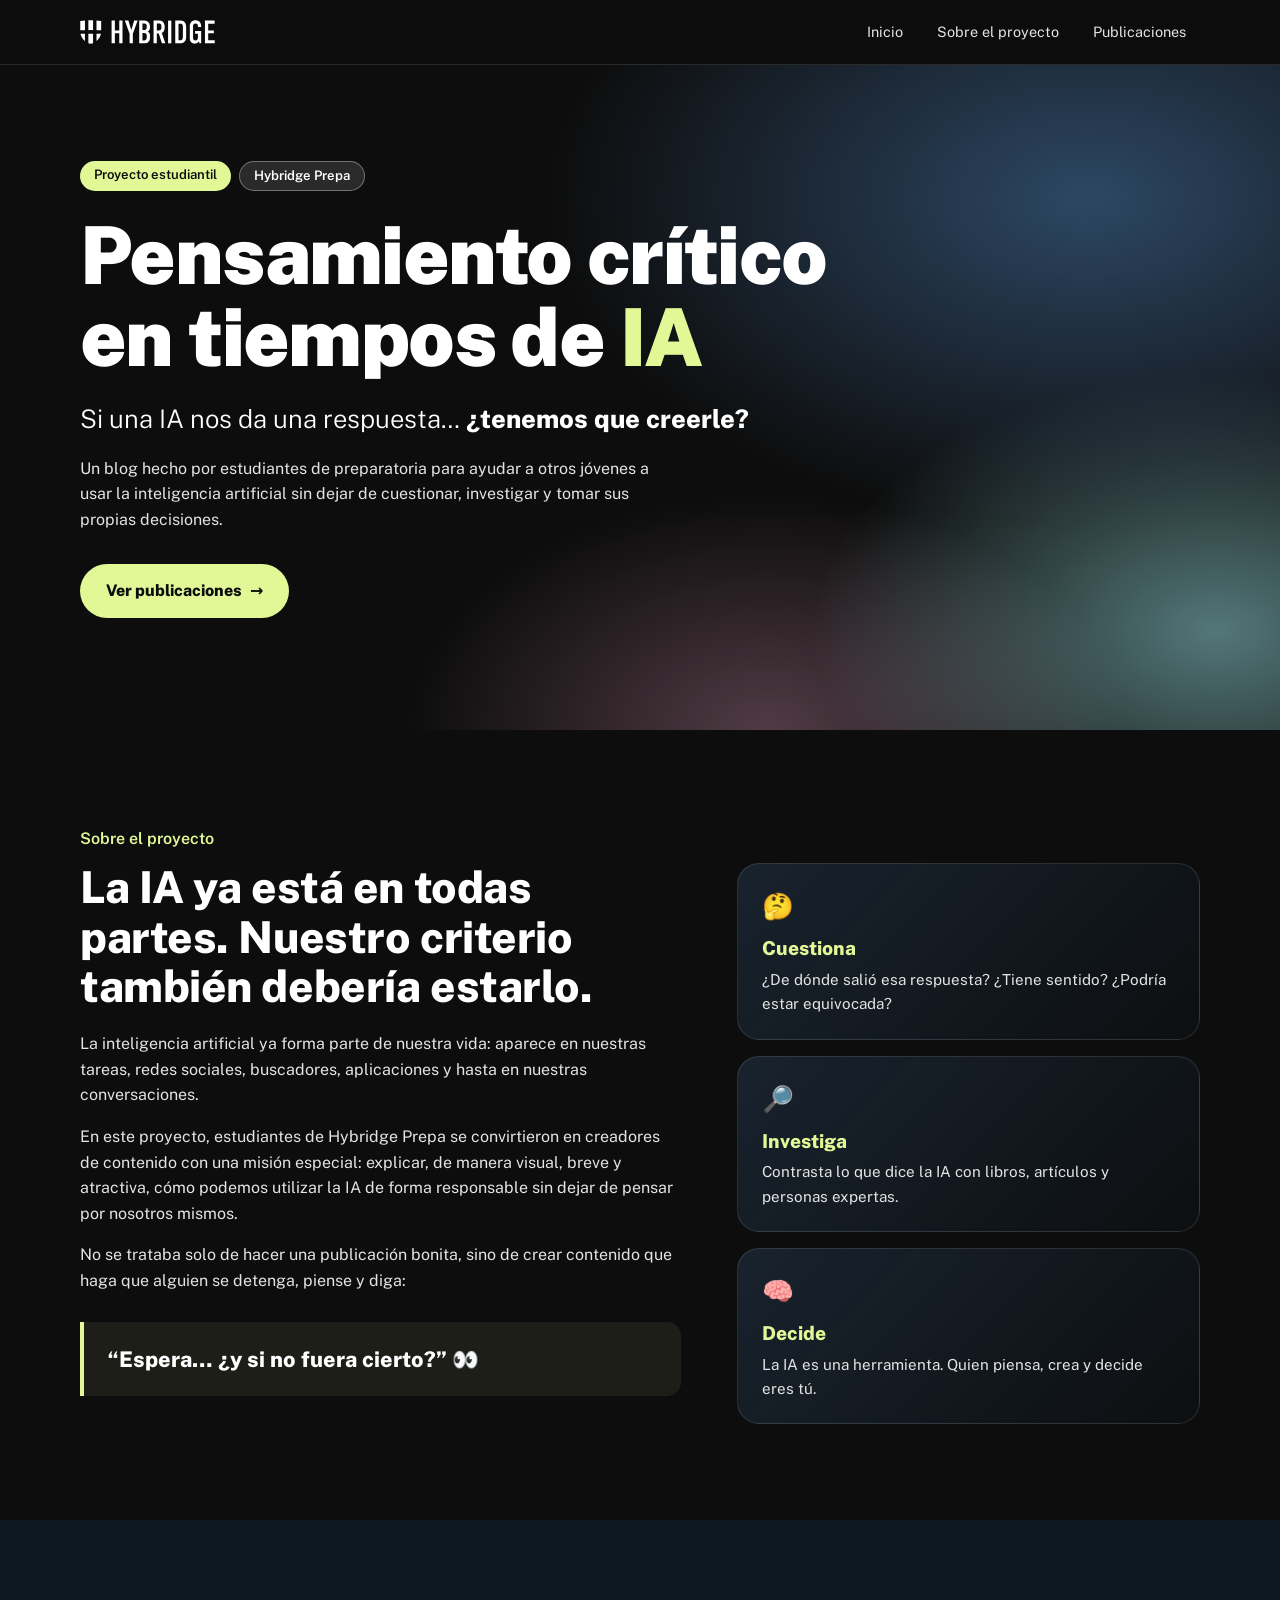
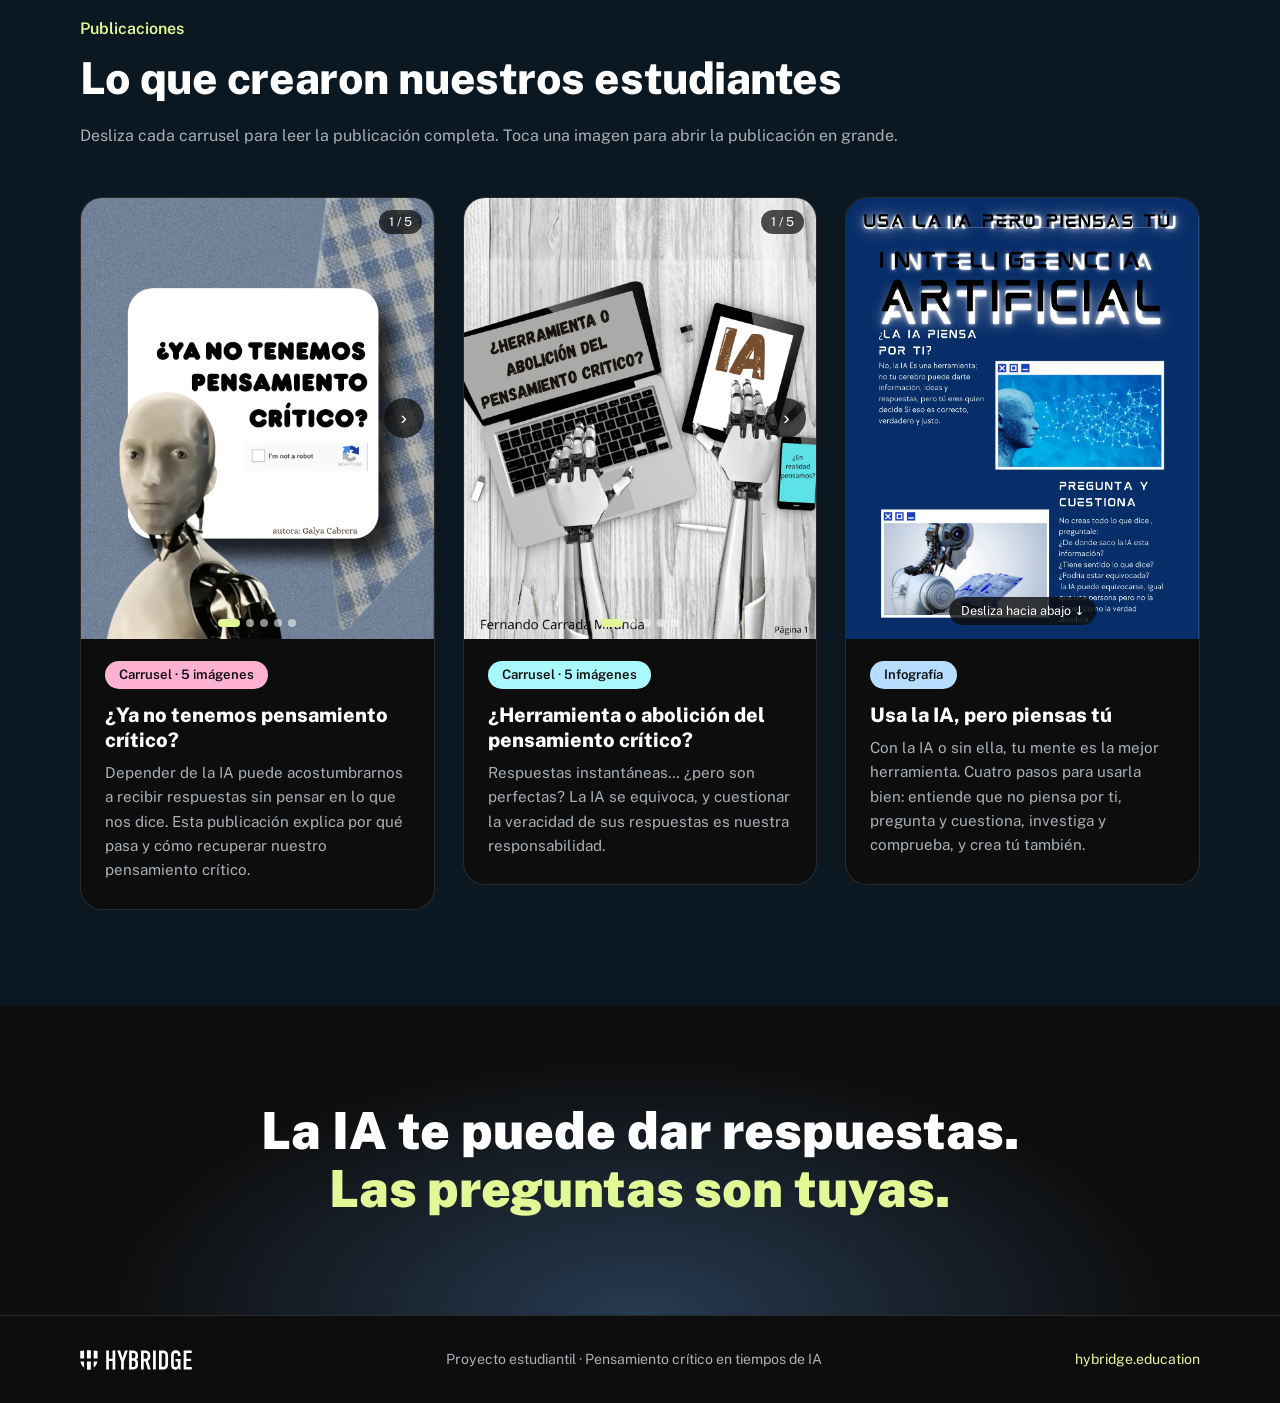
==== index.html @ 66429772 "Abrir publicaciones en ventana emergente con carrusel grande Al tocar una imagen, la publicación se " ====
<!doctype html>
<html lang="es">
<head>
  <meta charset="utf-8">
  <meta name="viewport" content="width=device-width, initial-scale=1">
  <title>Pensamiento crítico en tiempos de IA | Hybridge</title>
  <meta name="description" content="Blog escolar de estudiantes de Hybridge Prepa: publicaciones para pensar de forma crítica frente a la inteligencia artificial.">
  <meta property="og:title" content="Pensamiento crítico en tiempos de IA">
  <meta property="og:description" content="Si una IA nos da una respuesta… ¿tenemos que creerle? Publicaciones creadas por estudiantes de Hybridge Prepa.">
  <meta property="og:image" content="assets/carruseles/pensamiento-critico-ante-ia/01.webp">
  <link rel="icon" href="assets/img/favicon.svg" type="image/svg+xml">
  <link rel="preconnect" href="https://fonts.googleapis.com">
  <link rel="preconnect" href="https://fonts.gstatic.com" crossorigin>
  <link href="https://fonts.googleapis.com/css2?family=Public+Sans:wght@300;400;600;800;900&display=swap" rel="stylesheet">
  <link rel="stylesheet" href="assets/css/styles.css">
</head>
<body>
  <header class="site-header">
    <div class="wrap header-inner">
      <a class="brand" href="#inicio" aria-label="Hybridge, ir al inicio">
        <img src="assets/img/hybridge-logo-white.svg" alt="Hybridge" width="150" height="27">
      </a>
      <nav class="nav" aria-label="Principal">
        <a href="#inicio">Inicio</a>
        <a href="#proyecto">Sobre el proyecto</a>
        <a href="#publicaciones">Publicaciones</a>
      </nav>
    </div>
  </header>

  <main>
    <!-- Inicio -->
    <section id="inicio" class="hero">
      <div class="hero-bg" aria-hidden="true"></div>
      <div class="wrap hero-inner">
        <div class="chips">
          <span class="chip chip-yellow">Proyecto estudiantil</span>
          <span class="chip chip-dark">Hybridge Prepa</span>
        </div>
        <h1>Pensamiento crítico<br>en tiempos de <span class="hl">IA</span></h1>
        <p class="lead">Si una IA nos da una respuesta… <strong>¿tenemos que creerle?</strong></p>
        <p class="hero-text">Un blog hecho por estudiantes de preparatoria para ayudar a otros jóvenes a usar la inteligencia artificial sin dejar de cuestionar, investigar y tomar sus propias decisiones.</p>
        <a class="btn" href="#publicaciones">Ver publicaciones <span aria-hidden="true">→</span></a>
      </div>
    </section>

    <!-- Sobre el proyecto -->
    <section id="proyecto" class="section">
      <div class="wrap">
        <p class="eyebrow">Sobre el proyecto</p>
        <div class="about">
          <div class="about-text">
            <h2>La IA ya está en todas partes. Nuestro criterio también debería estarlo.</h2>
            <p>La inteligencia artificial ya forma parte de nuestra vida: aparece en nuestras tareas, redes sociales, buscadores, aplicaciones y hasta en nuestras conversaciones.</p>
            <p>En este proyecto, estudiantes de Hybridge Prepa se convirtieron en creadores de contenido con una misión especial: explicar, de manera visual, breve y atractiva, cómo podemos utilizar la IA de forma responsable sin dejar de pensar por nosotros mismos.</p>
            <p>No se trataba solo de hacer una publicación bonita, sino de crear contenido que haga que alguien se detenga, piense y diga:</p>
            <blockquote>“Espera… ¿y si no fuera cierto?” <span aria-hidden="true">👀</span></blockquote>
          </div>
          <ul class="pillars">
            <li>
              <span class="pillar-icon" aria-hidden="true">🤔</span>
              <h3>Cuestiona</h3>
              <p>¿De dónde salió esa respuesta? ¿Tiene sentido? ¿Podría estar equivocada?</p>
            </li>
            <li>
              <span class="pillar-icon" aria-hidden="true">🔎</span>
              <h3>Investiga</h3>
              <p>Contrasta lo que dice la IA con libros, artículos y personas expertas.</p>
            </li>
            <li>
              <span class="pillar-icon" aria-hidden="true">🧠</span>
              <h3>Decide</h3>
              <p>La IA es una herramienta. Quien piensa, crea y decide eres tú.</p>
            </li>
          </ul>
        </div>
      </div>
    </section>

    <!-- Publicaciones -->
    <section id="publicaciones" class="section section-alt">
      <div class="wrap">
        <p class="eyebrow">Publicaciones</p>
        <h2>Lo que crearon nuestros estudiantes</h2>
        <p class="section-intro">Desliza cada carrusel para leer la publicación completa. Toca una imagen para abrir la publicación en grande.</p>

        <div class="posts">
          <article class="post">
            <div class="carousel" data-images="assets/carruseles/pensamiento-critico-ante-ia/" data-count="5" data-label="¿Ya no tenemos pensamiento crítico?"></div>
            <div class="post-body">
              <span class="chip chip-pink">Carrusel · 5 imágenes</span>
              <h3>¿Ya no tenemos pensamiento crítico?</h3>
              <p>Depender de la IA puede acostumbrarnos a recibir respuestas sin pensar en lo que nos dice. Esta publicación explica por qué pasa y cómo recuperar nuestro pensamiento crítico.</p>
            </div>
          </article>

          <article class="post">
            <div class="carousel" data-images="assets/carruseles/cuestionando-ia/" data-count="5" data-label="¿Herramienta o abolición del pensamiento crítico?"></div>
            <div class="post-body">
              <span class="chip chip-aqua">Carrusel · 5 imágenes</span>
              <h3>¿Herramienta o abolición del pensamiento crítico?</h3>
              <p>Respuestas instantáneas… ¿pero son perfectas? La IA se equivoca, y cuestionar la veracidad de sus respuestas es nuestra responsabilidad.</p>
            </div>
          </article>

          <article class="post">
            <div class="carousel carousel-tall" data-images="assets/carruseles/mente-mejor-herramienta/" data-count="1" data-label="Usa la IA, pero piensas tú"></div>
            <div class="post-body">
              <span class="chip chip-blue">Infografía</span>
              <h3>Usa la IA, pero piensas tú</h3>
              <p>Con la IA o sin ella, tu mente es la mejor herramienta. Cuatro pasos para usarla bien: entiende que no piensa por ti, pregunta y cuestiona, investiga y comprueba, y crea tú también.</p>
            </div>
          </article>
        </div>
      </div>
    </section>

    <section class="closing">
      <div class="wrap">
        <p class="closing-quote">La IA te puede dar respuestas.<br><span class="hl">Las preguntas son tuyas.</span></p>
      </div>
    </section>
  </main>

  <footer class="site-footer">
    <div class="wrap footer-inner">
      <img src="assets/img/hybridge-logo-white.svg" alt="Hybridge" width="120" height="22">
      <p>Proyecto estudiantil · Pensamiento crítico en tiempos de IA</p>
      <a href="https://hybridge.education" target="_blank" rel="noopener">hybridge.education</a>
    </div>
  </footer>

  <dialog class="post-modal" aria-labelledby="post-modal-title">
    <div class="post-modal-inner">
      <div class="carousel carousel-large"></div>
      <div class="post-modal-info">
        <h3 id="post-modal-title" class="post-modal-title"></h3>
        <p class="post-modal-text"></p>
      </div>
    </div>
    <button class="post-modal-close" type="button" aria-label="Cerrar">×</button>
  </dialog>

  <script src="assets/js/main.js"></script>
</body>
</html>
---- assets/css/styles.css ----
/* Paleta y tipografía del Manual de imagen Hybridge */
:root {
  --black: #0D0D0D;
  --navy: #0C1821;
  --blue: #304D6D;
  --yellow: #E2F897;
  --white: #FFFFFF;
  --pale-gray: #E4E4E4;
  --baby-blue: #B6DCFE;
  --pink: #FFB1D2;
  --aqua: #A9F8FB;
  --green: #A4F9C8;
  --muted: #A8B0B8;
  --line: rgba(255, 255, 255, .12);
  --radius: 22px;
  --font: "Public Sans", system-ui, -apple-system, "Segoe UI", sans-serif;
}

* { box-sizing: border-box; }
html { scroll-behavior: smooth; scroll-padding-top: 72px; }
body {
  margin: 0;
  background: var(--black);
  color: var(--white);
  font-family: var(--font);
  font-weight: 400;
  line-height: 1.6;
  -webkit-font-smoothing: antialiased;
}
img { max-width: 100%; display: block; }
a { color: inherit; }

.wrap { width: min(1120px, 100% - 32px); margin-inline: auto; }

/* Encabezado */
.site-header {
  position: sticky; top: 0; z-index: 20;
  background: rgba(13, 13, 13, .82);
  backdrop-filter: blur(12px);
  border-bottom: 1px solid var(--line);
}
.header-inner { display: flex; align-items: center; justify-content: space-between; gap: 16px; height: 64px; }
.brand img { height: 24px; width: auto; }
.nav { display: flex; gap: 6px; }
.nav a {
  text-decoration: none; font-size: .9rem; padding: 6px 14px; border-radius: 999px;
  color: var(--pale-gray); transition: background .2s, color .2s;
}
.nav a:hover { background: var(--yellow); color: var(--black); }

/* Chips (Manual: "Chips") */
.chips { display: flex; flex-wrap: wrap; gap: 8px; }
.chip {
  display: inline-block; padding: 5px 14px; border-radius: 999px;
  font-size: .82rem; font-weight: 600; color: var(--black); line-height: 1.4;
}
.chip-yellow { background: var(--yellow); }
.chip-dark { background: #2a2a2a; color: var(--white); border: 1px solid rgba(255,255,255,.35); }
.chip-pink { background: var(--pink); }
.chip-aqua { background: var(--aqua); }
.chip-blue { background: var(--baby-blue); }

/* Inicio */
.hero { position: relative; overflow: hidden; padding: 96px 0 112px; }
.hero-bg {
  position: absolute; inset: 0; z-index: -1;
  background:
    radial-gradient(60% 70% at 85% 20%, rgba(48, 77, 109, .9), transparent 70%),
    radial-gradient(45% 55% at 95% 85%, rgba(169, 248, 251, .45), transparent 70%),
    radial-gradient(40% 50% at 60% 100%, rgba(255, 177, 210, .28), transparent 70%),
    var(--black);
}
.hero-inner { max-width: 780px; margin-left: max(16px, (100% - 1120px) / 2); }
.hero h1 {
  font-size: clamp(2.5rem, 7vw, 5rem); font-weight: 900; line-height: 1.02;
  letter-spacing: -.02em; margin: 24px 0 20px;
}
.hl { color: var(--yellow); }
.lead { font-size: clamp(1.2rem, 2.6vw, 1.6rem); margin: 0 0 16px; font-weight: 300; }
.lead strong { font-weight: 800; }
.hero-text { color: var(--pale-gray); max-width: 600px; margin: 0 0 32px; }
.btn {
  display: inline-flex; align-items: center; gap: 8px;
  background: var(--yellow); color: var(--black); text-decoration: none;
  font-weight: 800; padding: 14px 26px; border-radius: 999px;
  transition: transform .2s, box-shadow .2s;
}
.btn:hover { transform: translateY(-2px); box-shadow: 0 10px 30px rgba(226, 248, 151, .25); }

/* Secciones */
.section { padding: 96px 0; }
.section-alt { background: var(--navy); }
.eyebrow { color: var(--yellow); font-weight: 600; margin: 0 0 12px; }
h2 { font-size: clamp(1.8rem, 4vw, 2.75rem); font-weight: 800; line-height: 1.12; letter-spacing: -.01em; margin: 0 0 20px; }
.section-intro { color: var(--muted); margin: 0 0 48px; }

/* Sobre el proyecto */
.about { display: grid; grid-template-columns: 1.3fr 1fr; gap: 56px; align-items: start; }
.about-text p { color: var(--pale-gray); }
blockquote {
  margin: 28px 0 0; padding: 20px 24px; border-left: 4px solid var(--yellow);
  background: rgba(226, 248, 151, .07); border-radius: 0 14px 14px 0;
  font-size: 1.35rem; font-weight: 800;
}
.pillars { list-style: none; margin: 0; padding: 0; display: grid; gap: 16px; }
.pillars li {
  border: 1px solid var(--line); border-radius: var(--radius); padding: 22px 24px;
  background: linear-gradient(135deg, rgba(48, 77, 109, .35), rgba(12, 24, 33, .2));
}
.pillar-icon { font-size: 1.6rem; }
.pillars h3 { margin: 6px 0 4px; font-size: 1.2rem; font-weight: 800; color: var(--yellow); }
.pillars p { margin: 0; color: var(--pale-gray); font-size: .95rem; }

/* Publicaciones */
.posts { display: grid; grid-template-columns: repeat(3, 1fr); gap: 28px; align-items: start; }
.post {
  background: var(--black); border: 1px solid var(--line); border-radius: var(--radius);
  overflow: hidden; display: flex; flex-direction: column;
}
.post-body { padding: 22px 24px 26px; }
.post h3 { font-size: 1.25rem; font-weight: 800; line-height: 1.25; margin: 14px 0 8px; }
.post p { margin: 0; color: var(--muted); font-size: .95rem; }

/* Carrusel */
.carousel { position: relative; background: #1a1a1a; }
.carousel-track {
  display: flex; overflow-x: auto; scroll-snap-type: x mandatory;
  scrollbar-width: none; aspect-ratio: 4 / 5;
}
.carousel-track::-webkit-scrollbar { display: none; }
.carousel-slide { flex: 0 0 100%; scroll-snap-align: start; position: relative; }
.carousel-slide img { width: 100%; height: 100%; object-fit: cover; cursor: zoom-in; }
.carousel-tall .carousel-track { overflow-y: auto; overflow-x: hidden; display: block; scrollbar-width: thin; }
.carousel-tall .carousel-slide img { height: auto; object-fit: initial; }
.carousel-tall::after {
  content: "Desliza hacia abajo ↓"; position: absolute; left: 50%; bottom: 14px; transform: translateX(-50%);
  background: rgba(13, 13, 13, .8); padding: 4px 12px; border-radius: 999px; font-size: .78rem;
  pointer-events: none;
}
.carousel-btn {
  position: absolute; top: 50%; transform: translateY(-50%); z-index: 2;
  width: 40px; height: 40px; border-radius: 50%; border: 0; cursor: pointer;
  background: rgba(13, 13, 13, .72); color: var(--white); font-size: 1.2rem;
  display: grid; place-items: center; transition: background .2s, opacity .2s;
}
.carousel-btn:hover { background: var(--yellow); color: var(--black); }
.carousel-btn[disabled] { opacity: 0; pointer-events: none; }
.carousel-prev { left: 10px; }
.carousel-next { right: 10px; }
.carousel-dots {
  position: absolute; left: 0; right: 0; bottom: 12px; display: flex; justify-content: center; gap: 6px;
}
.carousel-dots button {
  width: 8px; height: 8px; padding: 0; border-radius: 999px; border: 0; cursor: pointer;
  background: rgba(255, 255, 255, .55); transition: width .2s, background .2s;
}
.carousel-dots button[aria-current="true"] { width: 22px; background: var(--yellow); }
.carousel-count {
  position: absolute; top: 12px; right: 12px; z-index: 2;
  background: rgba(13, 13, 13, .72); padding: 2px 10px; border-radius: 999px; font-size: .78rem;
}

/* Cierre */
.closing {
  padding: 96px 0; text-align: center;
  background: radial-gradient(60% 120% at 50% 100%, rgba(48, 77, 109, .7), transparent 70%), var(--black);
}
.closing-quote { font-size: clamp(1.8rem, 4.5vw, 3.2rem); font-weight: 900; line-height: 1.15; margin: 0; }

/* Pie */
.site-footer { border-top: 1px solid var(--line); padding: 32px 0; }
.footer-inner { display: flex; align-items: center; justify-content: space-between; gap: 16px; flex-wrap: wrap; }
.footer-inner img { height: 20px; width: auto; }
.footer-inner p { margin: 0; color: var(--muted); font-size: .88rem; }
.footer-inner a { color: var(--yellow); font-size: .88rem; text-decoration: none; }

/* Publicación en grande (ventana emergente) */
body.modal-open { overflow: hidden; }
.post-modal {
  border: 0; padding: 0; background: transparent; color: var(--white);
  width: 100vw; height: 100dvh; max-width: none; max-height: none; margin: 0;
}
.post-modal[open] { display: grid; place-items: center; animation: modal-in .2s ease-out; }
.post-modal::backdrop { background: rgba(0, 0, 0, .9); backdrop-filter: blur(6px); }
@keyframes modal-in { from { opacity: 0; transform: scale(.97); } }
.post-modal-inner {
  display: flex; align-items: center; gap: 32px;
  max-width: calc(100vw - 32px); pointer-events: none;
}
.post-modal-inner > * { pointer-events: auto; }
.carousel-large {
  width: min(calc(100vw - 32px), calc((100dvh - 64px) * 4 / 5), 720px);
  border-radius: var(--radius); overflow: hidden; flex-shrink: 0;
}
.carousel-large .carousel-slide img { cursor: default; }
.carousel-large .carousel-btn { width: 48px; height: 48px; font-size: 1.5rem; }
.post-modal-info { width: 280px; }
.post-modal-title { font-size: 1.5rem; font-weight: 800; line-height: 1.2; margin: 0 0 10px; }
.post-modal-text { color: var(--pale-gray); margin: 0; }
.post-modal-close {
  position: fixed; top: 16px; right: 16px; z-index: 3; width: 44px; height: 44px; border-radius: 50%;
  border: 0; background: var(--yellow); color: var(--black); font-size: 1.6rem; line-height: 1; cursor: pointer;
}
@media (max-width: 1100px) {
  .post-modal-info { display: none; }
}

/* Responsivo */
@media (max-width: 960px) {
  .posts { grid-template-columns: repeat(2, 1fr); }
  .about { grid-template-columns: 1fr; gap: 40px; }
}
@media (max-width: 640px) {
  .posts { grid-template-columns: 1fr; }
  .nav a:not(:last-child) { display: none; }
  .hero { padding: 64px 0 80px; }
  .section, .closing { padding: 72px 0; }
  .footer-inner { flex-direction: column; text-align: center; }
}
@media (prefers-reduced-motion: reduce) {
  html { scroll-behavior: auto; }
  * { transition: none !important; }
}
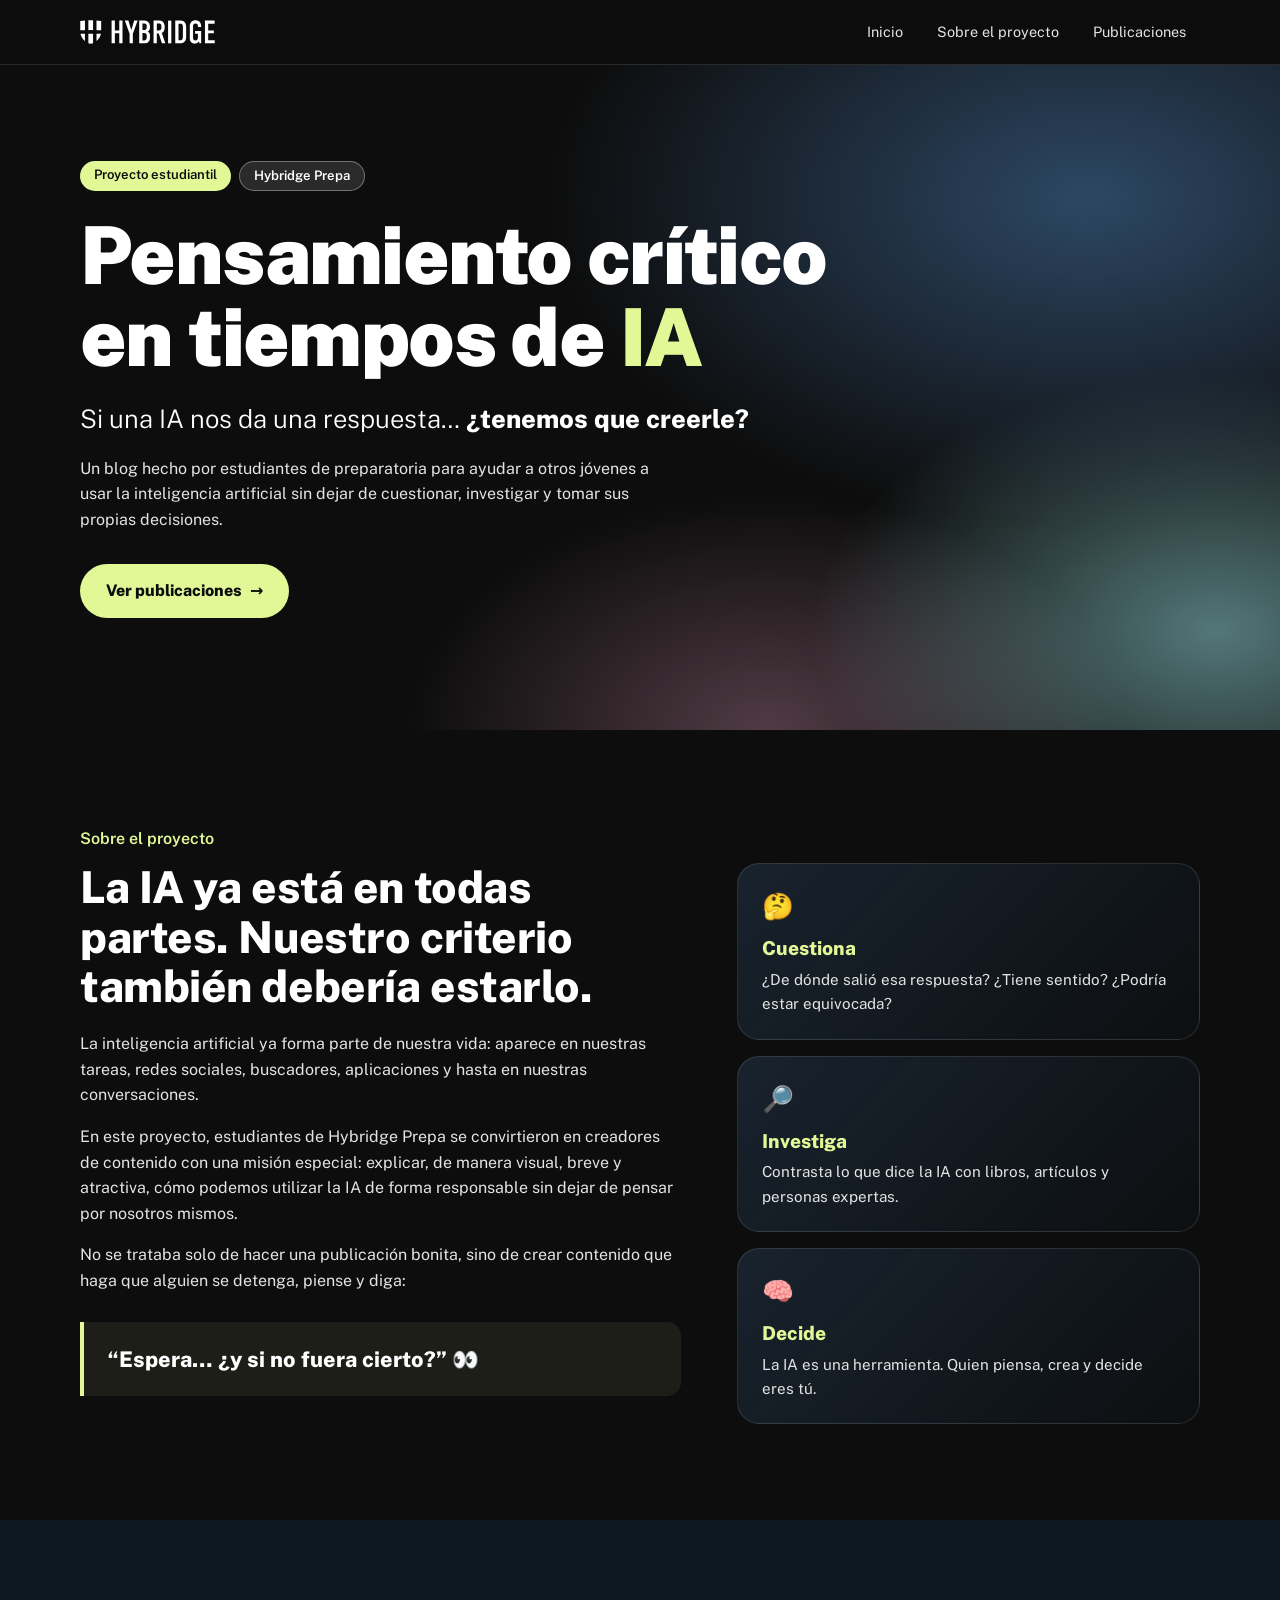
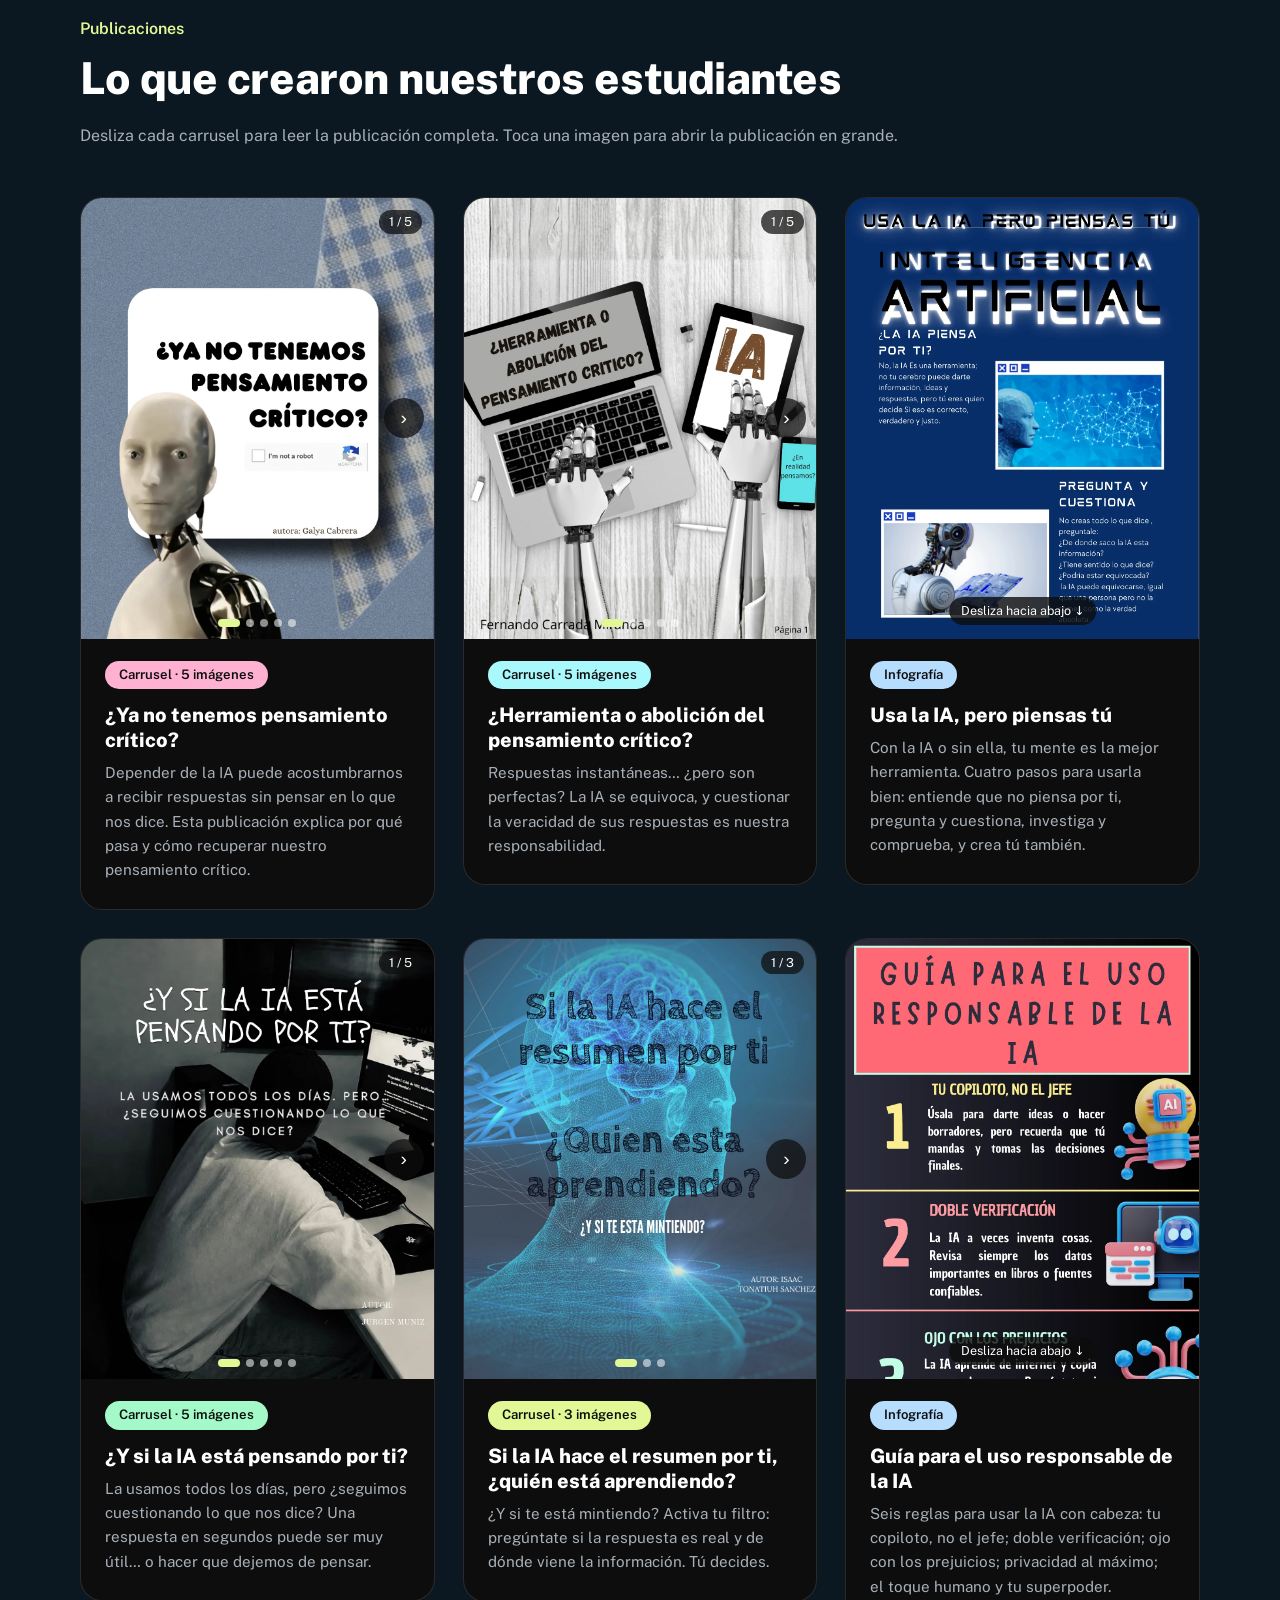
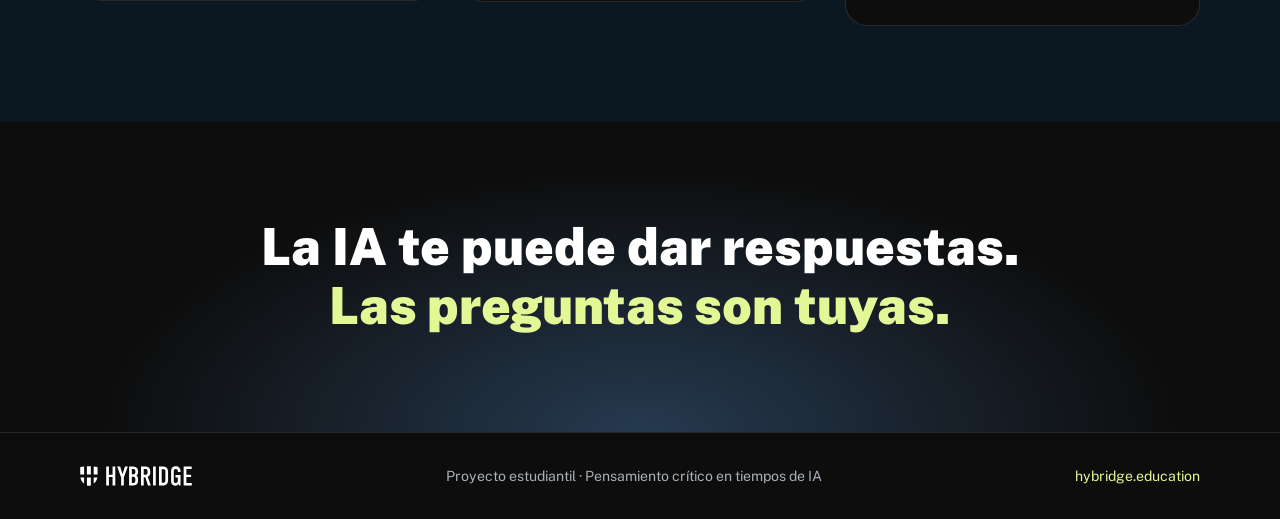
==== commit df212886: "Agregar tres publicaciones nuevas - ¿Y si la IA está pensando por ti? (carrusel, 5 imágenes) - Si la" ====
--- a/index.html
+++ b/index.html
@@ -111,6 +111,33 @@
               <p>Con la IA o sin ella, tu mente es la mejor herramienta. Cuatro pasos para usarla bien: entiende que no piensa por ti, pregunta y cuestiona, investiga y comprueba, y crea tú también.</p>
             </div>
           </article>
+
+          <article class="post">
+            <div class="carousel" data-images="assets/carruseles/publicacion-ia/" data-count="5" data-label="¿Y si la IA está pensando por ti?"></div>
+            <div class="post-body">
+              <span class="chip chip-green">Carrusel · 5 imágenes</span>
+              <h3>¿Y si la IA está pensando por ti?</h3>
+              <p>La usamos todos los días, pero ¿seguimos cuestionando lo que nos dice? Una respuesta en segundos puede ser muy útil… o hacer que dejemos de pensar.</p>
+            </div>
+          </article>
+
+          <article class="post">
+            <div class="carousel" data-images="assets/carruseles/uso-de-la-ia/" data-count="3" data-label="Si la IA hace el resumen por ti, ¿quién está aprendiendo?"></div>
+            <div class="post-body">
+              <span class="chip chip-yellow">Carrusel · 3 imágenes</span>
+              <h3>Si la IA hace el resumen por ti, ¿quién está aprendiendo?</h3>
+              <p>¿Y si te está mintiendo? Activa tu filtro: pregúntate si la respuesta es real y de dónde viene la información. Tú decides.</p>
+            </div>
+          </article>
+
+          <article class="post">
+            <div class="carousel carousel-tall" data-images="assets/carruseles/guia-uso-responsable/" data-count="1" data-label="Guía para el uso responsable de la IA"></div>
+            <div class="post-body">
+              <span class="chip chip-blue">Infografía</span>
+              <h3>Guía para el uso responsable de la IA</h3>
+              <p>Seis reglas para usar la IA con cabeza: tu copiloto, no el jefe; doble verificación; ojo con los prejuicios; privacidad al máximo; el toque humano y tu superpoder.</p>
+            </div>
+          </article>
         </div>
       </div>
     </section>
--- a/assets/css/styles.css
+++ b/assets/css/styles.css
@@ -59,6 +59,7 @@
 .chip-pink { background: var(--pink); }
 .chip-aqua { background: var(--aqua); }
 .chip-blue { background: var(--baby-blue); }
+.chip-green { background: var(--green); }
 
 /* Inicio */
 .hero { position: relative; overflow: hidden; padding: 96px 0 112px; }
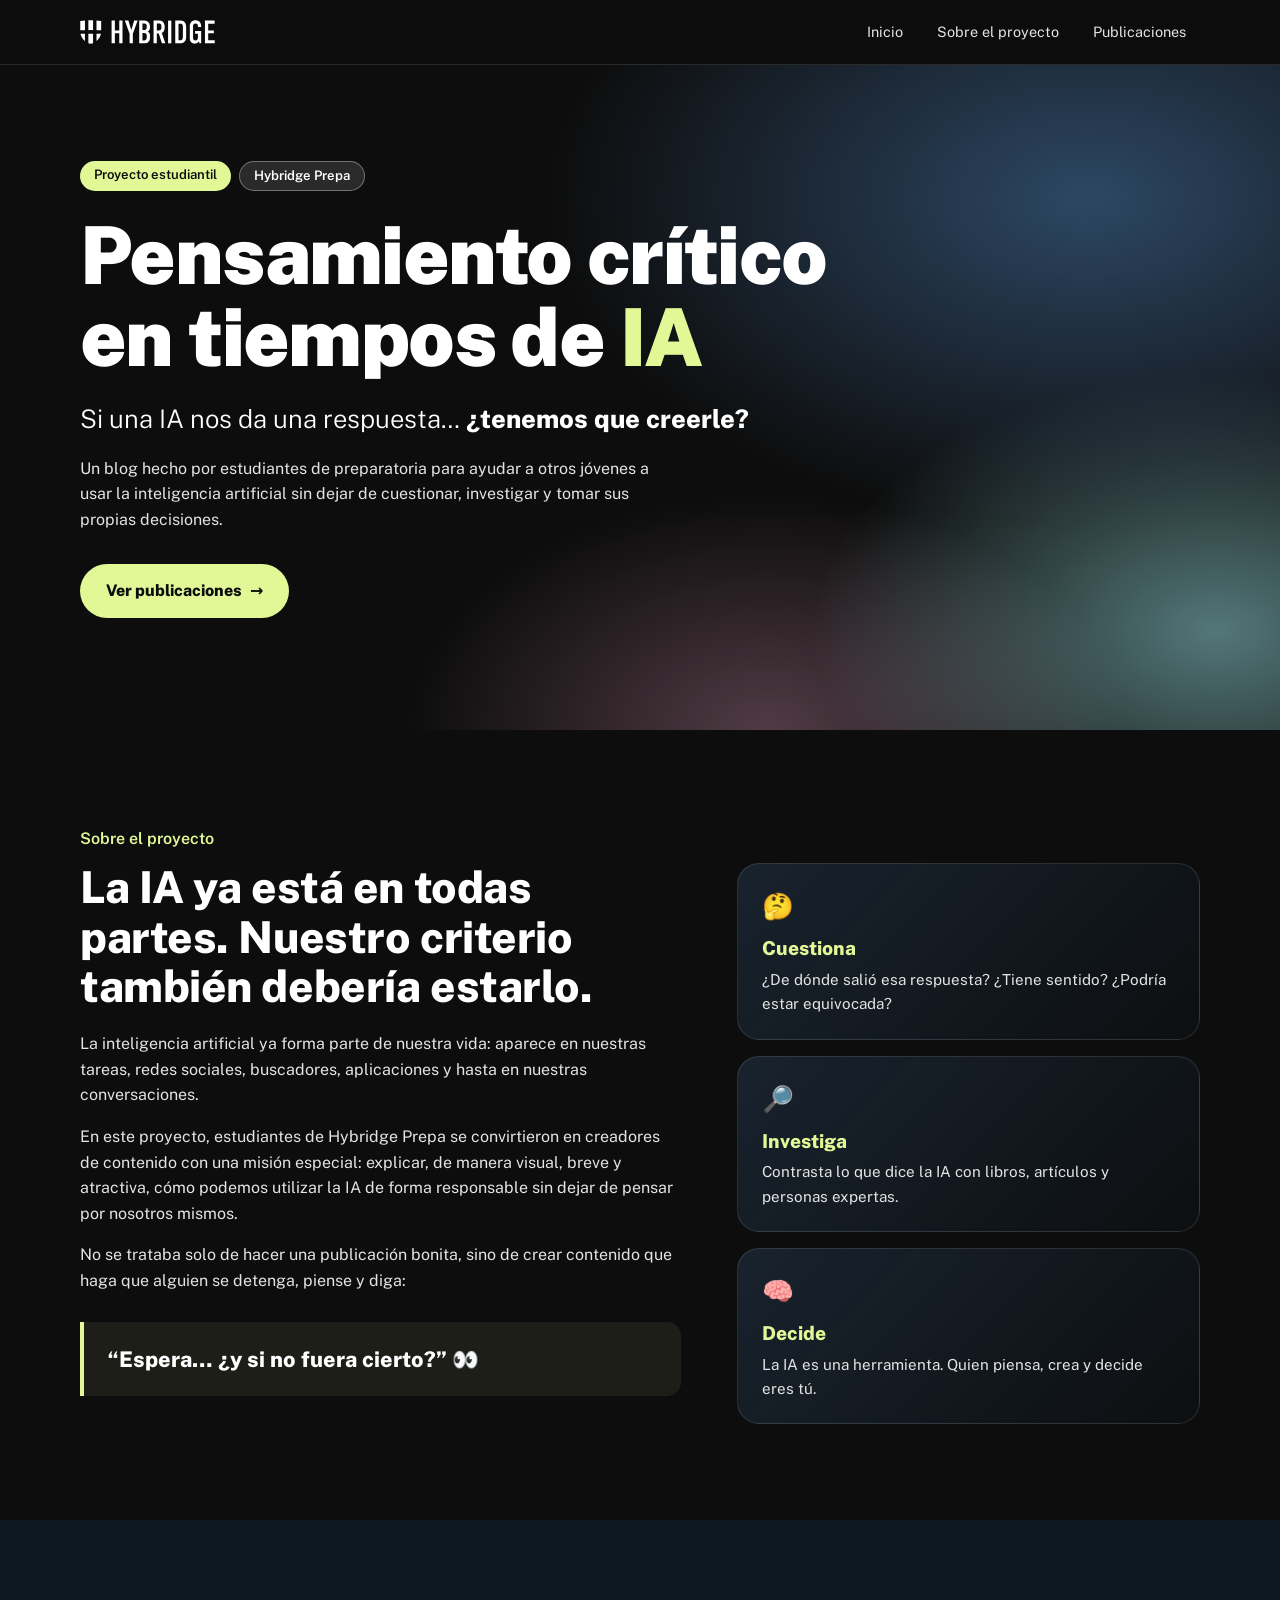
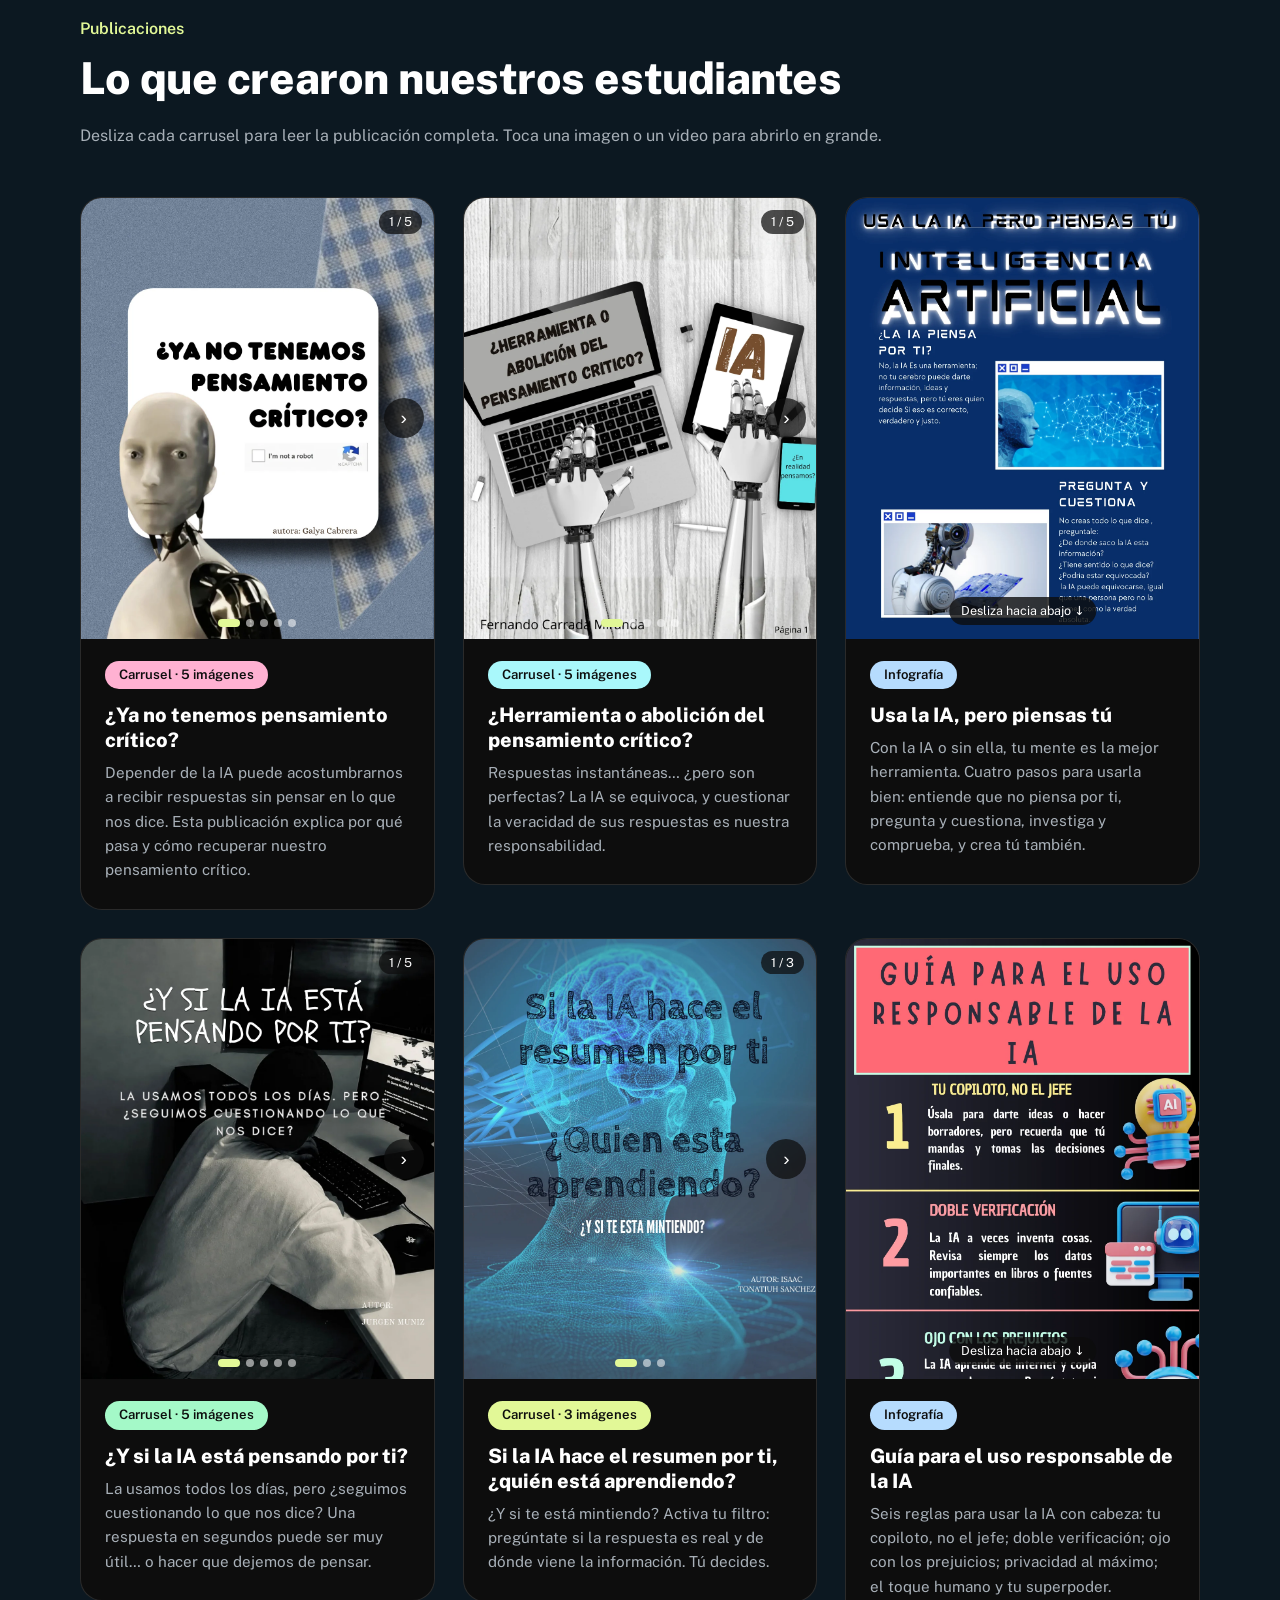
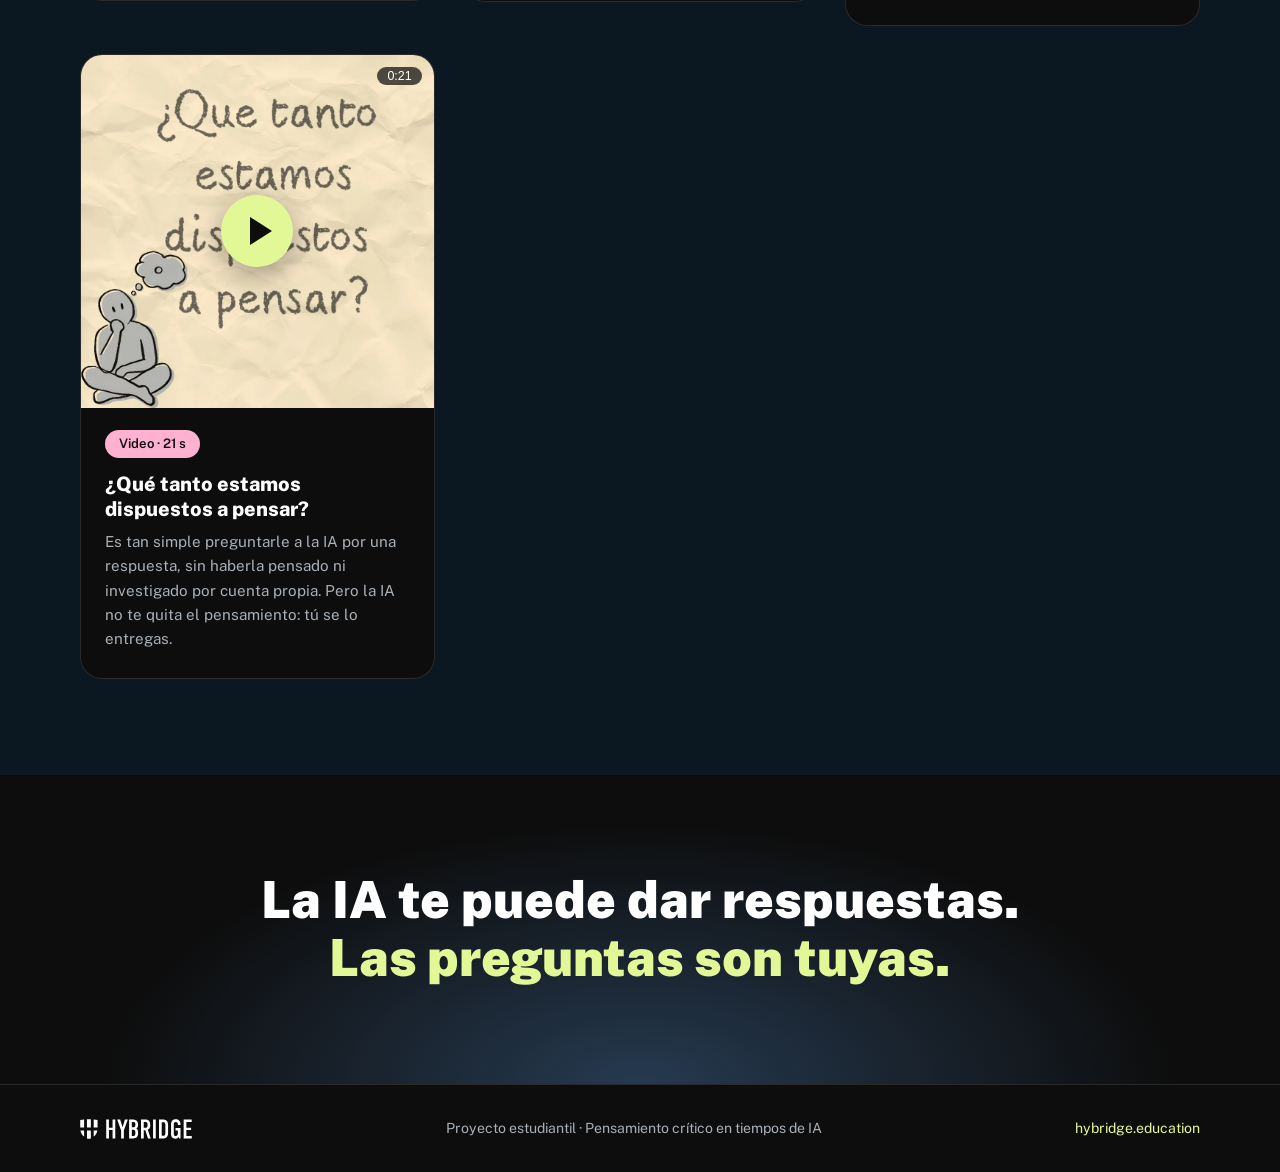
==== commit cb8213ac: "Agregar video "¿Qué tanto estamos dispuestos a pensar?" Tarjeta con portada y botón de reproducir; a" ====
--- a/index.html
+++ b/index.html
@@ -82,7 +82,7 @@
       <div class="wrap">
         <p class="eyebrow">Publicaciones</p>
         <h2>Lo que crearon nuestros estudiantes</h2>
-        <p class="section-intro">Desliza cada carrusel para leer la publicación completa. Toca una imagen para abrir la publicación en grande.</p>
+        <p class="section-intro">Desliza cada carrusel para leer la publicación completa. Toca una imagen o un video para abrirlo en grande.</p>
 
         <div class="posts">
           <article class="post">
@@ -138,6 +138,19 @@
               <p>Seis reglas para usar la IA con cabeza: tu copiloto, no el jefe; doble verificación; ojo con los prejuicios; privacidad al máximo; el toque humano y tu superpoder.</p>
             </div>
           </article>
+
+          <article class="post">
+            <button class="video-cover" type="button" data-video="assets/videos/que-tanto-estamos-dispuestos-a-pensar.mp4" aria-label="Reproducir video: ¿Qué tanto estamos dispuestos a pensar?">
+              <img src="assets/videos/que-tanto-estamos-dispuestos-a-pensar.webp" alt="" loading="lazy" decoding="async" width="960" height="960">
+              <span class="play-icon" aria-hidden="true"></span>
+              <span class="video-duration">0:21</span>
+            </button>
+            <div class="post-body">
+              <span class="chip chip-pink">Video · 21 s</span>
+              <h3>¿Qué tanto estamos dispuestos a pensar?</h3>
+              <p>Es tan simple preguntarle a la IA por una respuesta, sin haberla pensado ni investigado por cuenta propia. Pero la IA no te quita el pensamiento: tú se lo entregas.</p>
+            </div>
+          </article>
         </div>
       </div>
     </section>
@@ -160,6 +173,7 @@
   <dialog class="post-modal" aria-labelledby="post-modal-title">
     <div class="post-modal-inner">
       <div class="carousel carousel-large"></div>
+      <video class="post-modal-video" controls playsinline preload="none" hidden></video>
       <div class="post-modal-info">
         <h3 id="post-modal-title" class="post-modal-title"></h3>
         <p class="post-modal-text"></p>
--- a/assets/css/styles.css
+++ b/assets/css/styles.css
@@ -161,6 +161,27 @@
   background: rgba(13, 13, 13, .72); padding: 2px 10px; border-radius: 999px; font-size: .78rem;
 }
 
+/* Video */
+.video-cover {
+  position: relative; display: block; width: 100%; padding: 0; border: 0;
+  background: #1a1a1a; cursor: pointer; aspect-ratio: 1 / 1;
+}
+.video-cover img { width: 100%; height: 100%; object-fit: cover; }
+.play-icon {
+  position: absolute; left: 50%; top: 50%; width: 72px; height: 72px; transform: translate(-50%, -50%);
+  border-radius: 50%; background: var(--yellow); box-shadow: 0 8px 30px rgba(0, 0, 0, .35);
+  transition: transform .2s;
+}
+.play-icon::after {
+  content: ""; position: absolute; left: 29px; top: 22px;
+  border-style: solid; border-width: 14px 0 14px 22px; border-color: transparent transparent transparent var(--black);
+}
+.video-cover:hover .play-icon { transform: translate(-50%, -50%) scale(1.08); }
+.video-duration {
+  position: absolute; top: 12px; right: 12px;
+  background: rgba(13, 13, 13, .72); color: var(--white); padding: 2px 10px; border-radius: 999px; font-size: .78rem;
+}
+
 /* Cierre */
 .closing {
   padding: 96px 0; text-align: center;
@@ -194,6 +215,11 @@
   border-radius: var(--radius); overflow: hidden; flex-shrink: 0;
 }
 .carousel-large .carousel-slide img { cursor: default; }
+.post-modal-video {
+  width: min(calc(100vw - 32px), calc(100dvh - 64px), 720px); aspect-ratio: 1 / 1;
+  border-radius: var(--radius); background: var(--black); flex-shrink: 0;
+}
+.post-modal-video[hidden], .carousel-large[hidden] { display: none; }
 .carousel-large .carousel-btn { width: 48px; height: 48px; font-size: 1.5rem; }
 .post-modal-info { width: 280px; }
 .post-modal-title { font-size: 1.5rem; font-weight: 800; line-height: 1.2; margin: 0 0 10px; }
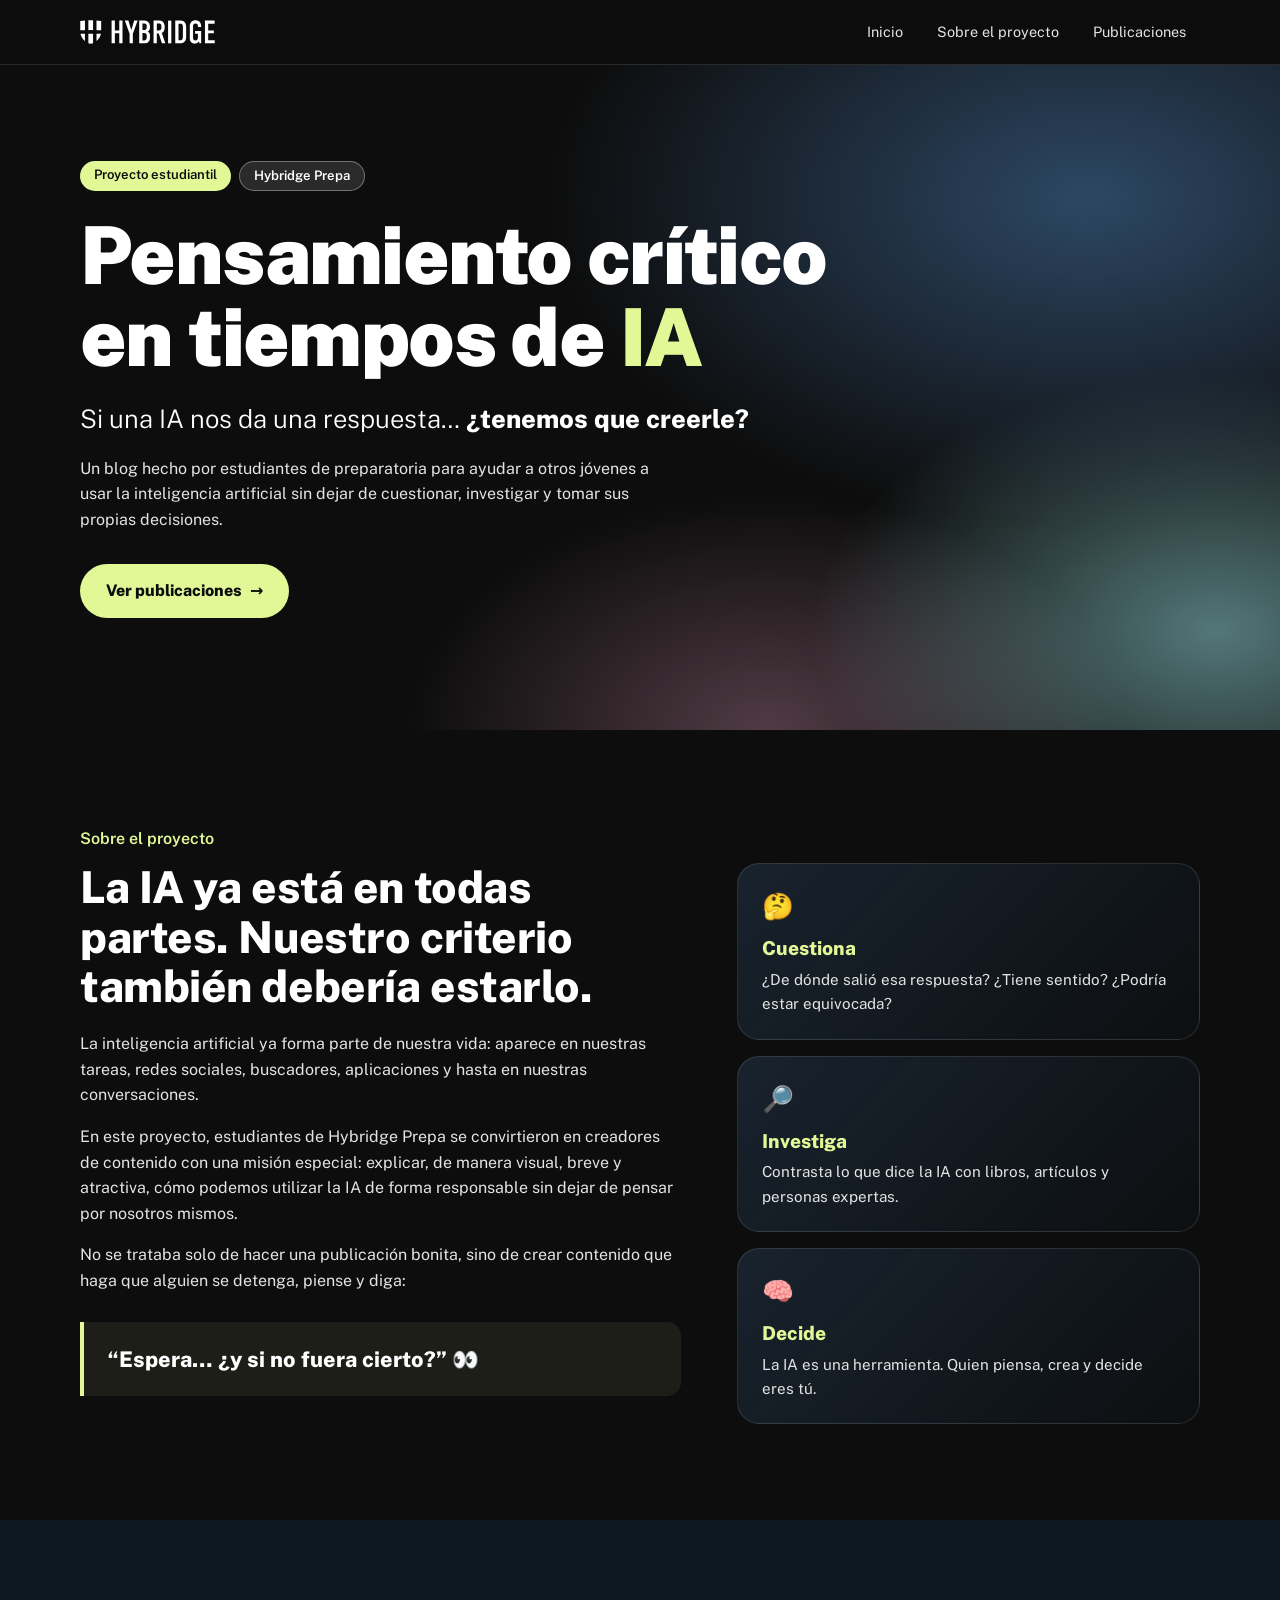
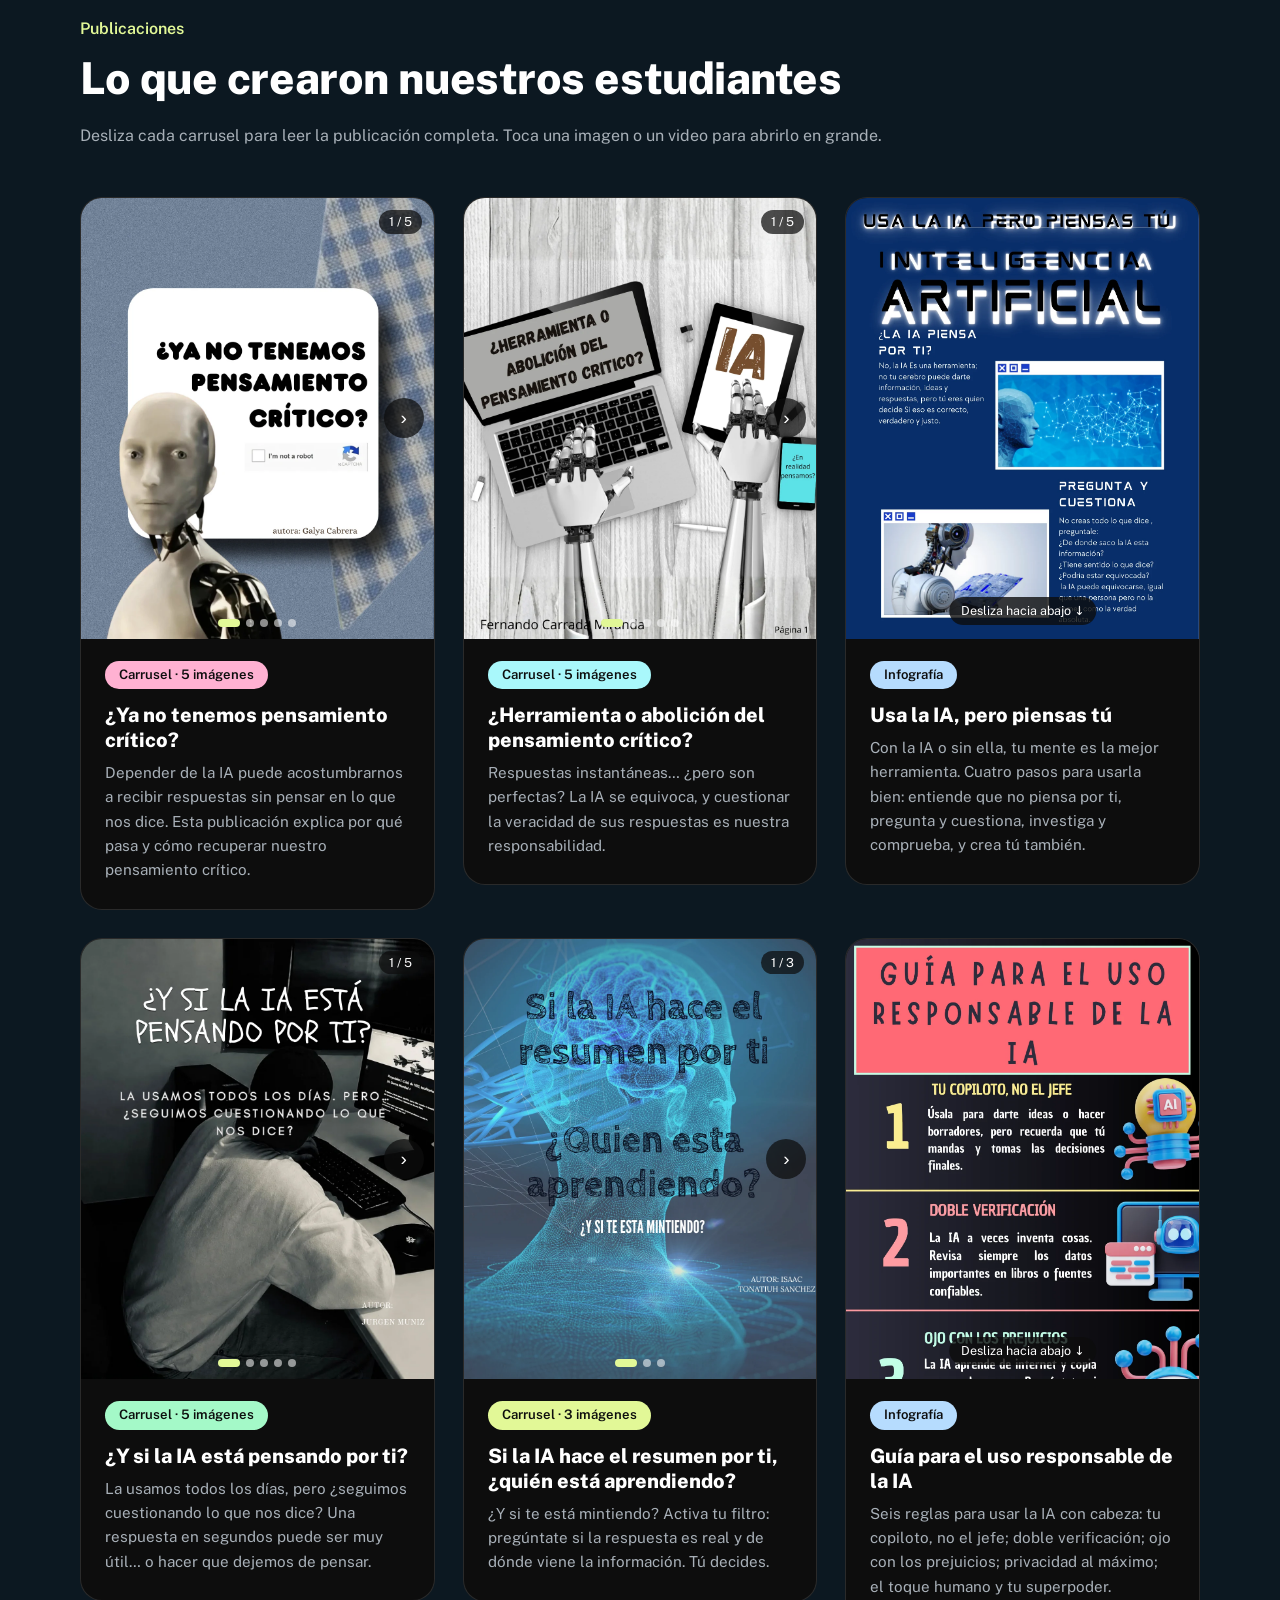
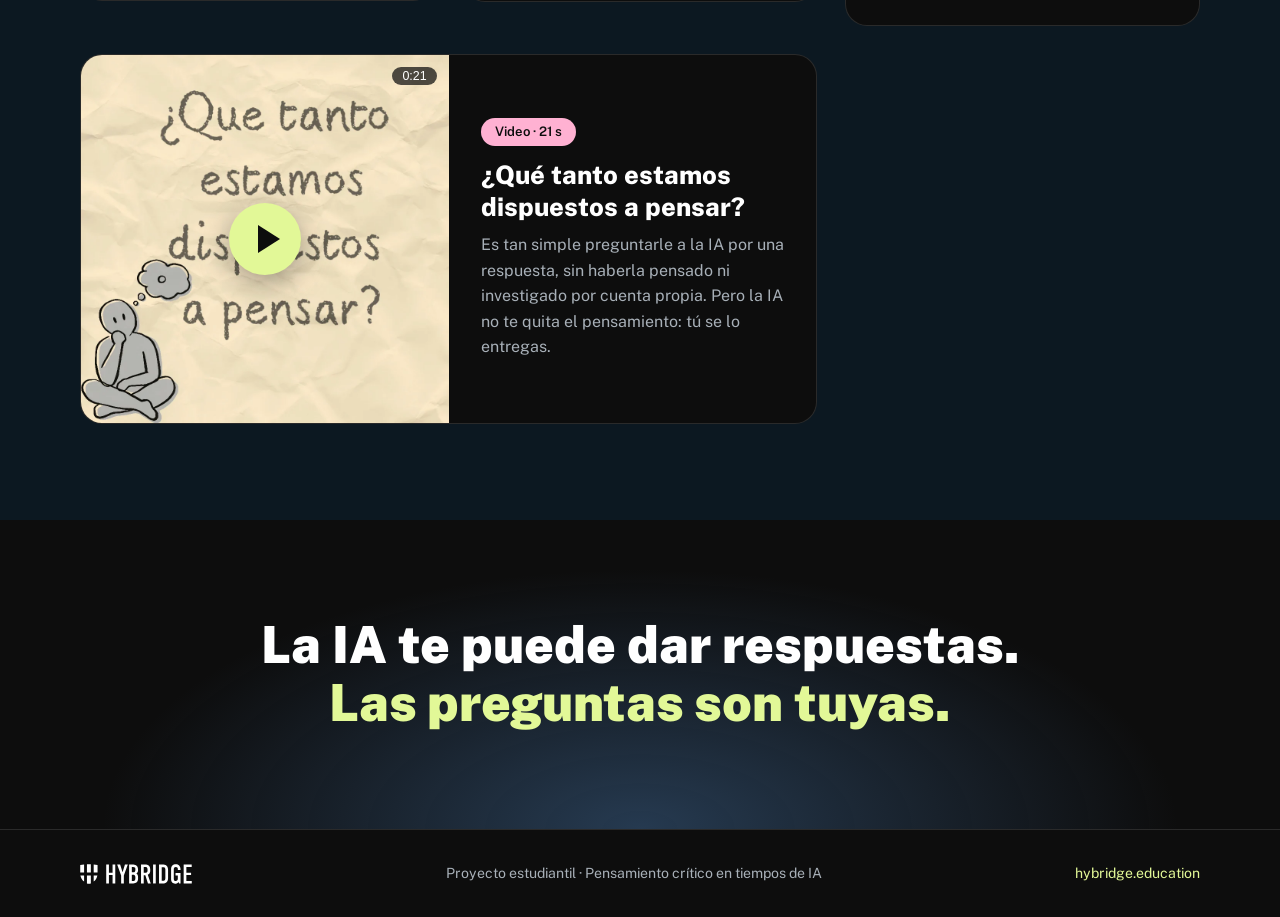
==== commit 589bbfcf: "Mostrar el video en horizontal ocupando dos columnas La tarjeta del video ocupa el ancho de dos publ" ====
--- a/index.html
+++ b/index.html
@@ -12,7 +12,7 @@
   <link rel="preconnect" href="https://fonts.googleapis.com">
   <link rel="preconnect" href="https://fonts.gstatic.com" crossorigin>
   <link href="https://fonts.googleapis.com/css2?family=Public+Sans:wght@300;400;600;800;900&display=swap" rel="stylesheet">
-  <link rel="stylesheet" href="assets/css/styles.css">
+  <link rel="stylesheet" href="assets/css/styles.css?v=5">
 </head>
 <body>
   <header class="site-header">
@@ -139,7 +139,7 @@
             </div>
           </article>
 
-          <article class="post">
+          <article class="post post-video">
             <button class="video-cover" type="button" data-video="assets/videos/que-tanto-estamos-dispuestos-a-pensar.mp4" aria-label="Reproducir video: ¿Qué tanto estamos dispuestos a pensar?">
               <img src="assets/videos/que-tanto-estamos-dispuestos-a-pensar.webp" alt="" loading="lazy" decoding="async" width="960" height="960">
               <span class="play-icon" aria-hidden="true"></span>
@@ -182,6 +182,6 @@
     <button class="post-modal-close" type="button" aria-label="Cerrar">×</button>
   </dialog>
 
-  <script src="assets/js/main.js"></script>
+  <script src="assets/js/main.js?v=5"></script>
 </body>
 </html>
--- a/assets/css/styles.css
+++ b/assets/css/styles.css
@@ -177,6 +177,12 @@
   border-style: solid; border-width: 14px 0 14px 22px; border-color: transparent transparent transparent var(--black);
 }
 .video-cover:hover .play-icon { transform: translate(-50%, -50%) scale(1.08); }
+/* La publicación de video ocupa dos columnas y se acomoda en horizontal */
+.post-video { grid-column: span 2; flex-direction: row; }
+.post-video .video-cover { width: 50%; flex-shrink: 0; align-self: flex-start; }
+.post-video .post-body { align-self: center; padding: 28px 32px; }
+.post-video h3 { font-size: 1.6rem; }
+.post-video p { font-size: 1rem; }
 .video-duration {
   position: absolute; top: 12px; right: 12px;
   background: rgba(13, 13, 13, .72); color: var(--white); padding: 2px 10px; border-radius: 999px; font-size: .78rem;
@@ -239,6 +245,10 @@
 }
 @media (max-width: 640px) {
   .posts { grid-template-columns: 1fr; }
+  .post-video { grid-column: auto; flex-direction: column; }
+  .post-video .video-cover { width: 100%; }
+  .post-video .post-body { padding: 22px 24px 26px; }
+  .post-video h3 { font-size: 1.25rem; }
   .nav a:not(:last-child) { display: none; }
   .hero { padding: 64px 0 80px; }
   .section, .closing { padding: 72px 0; }
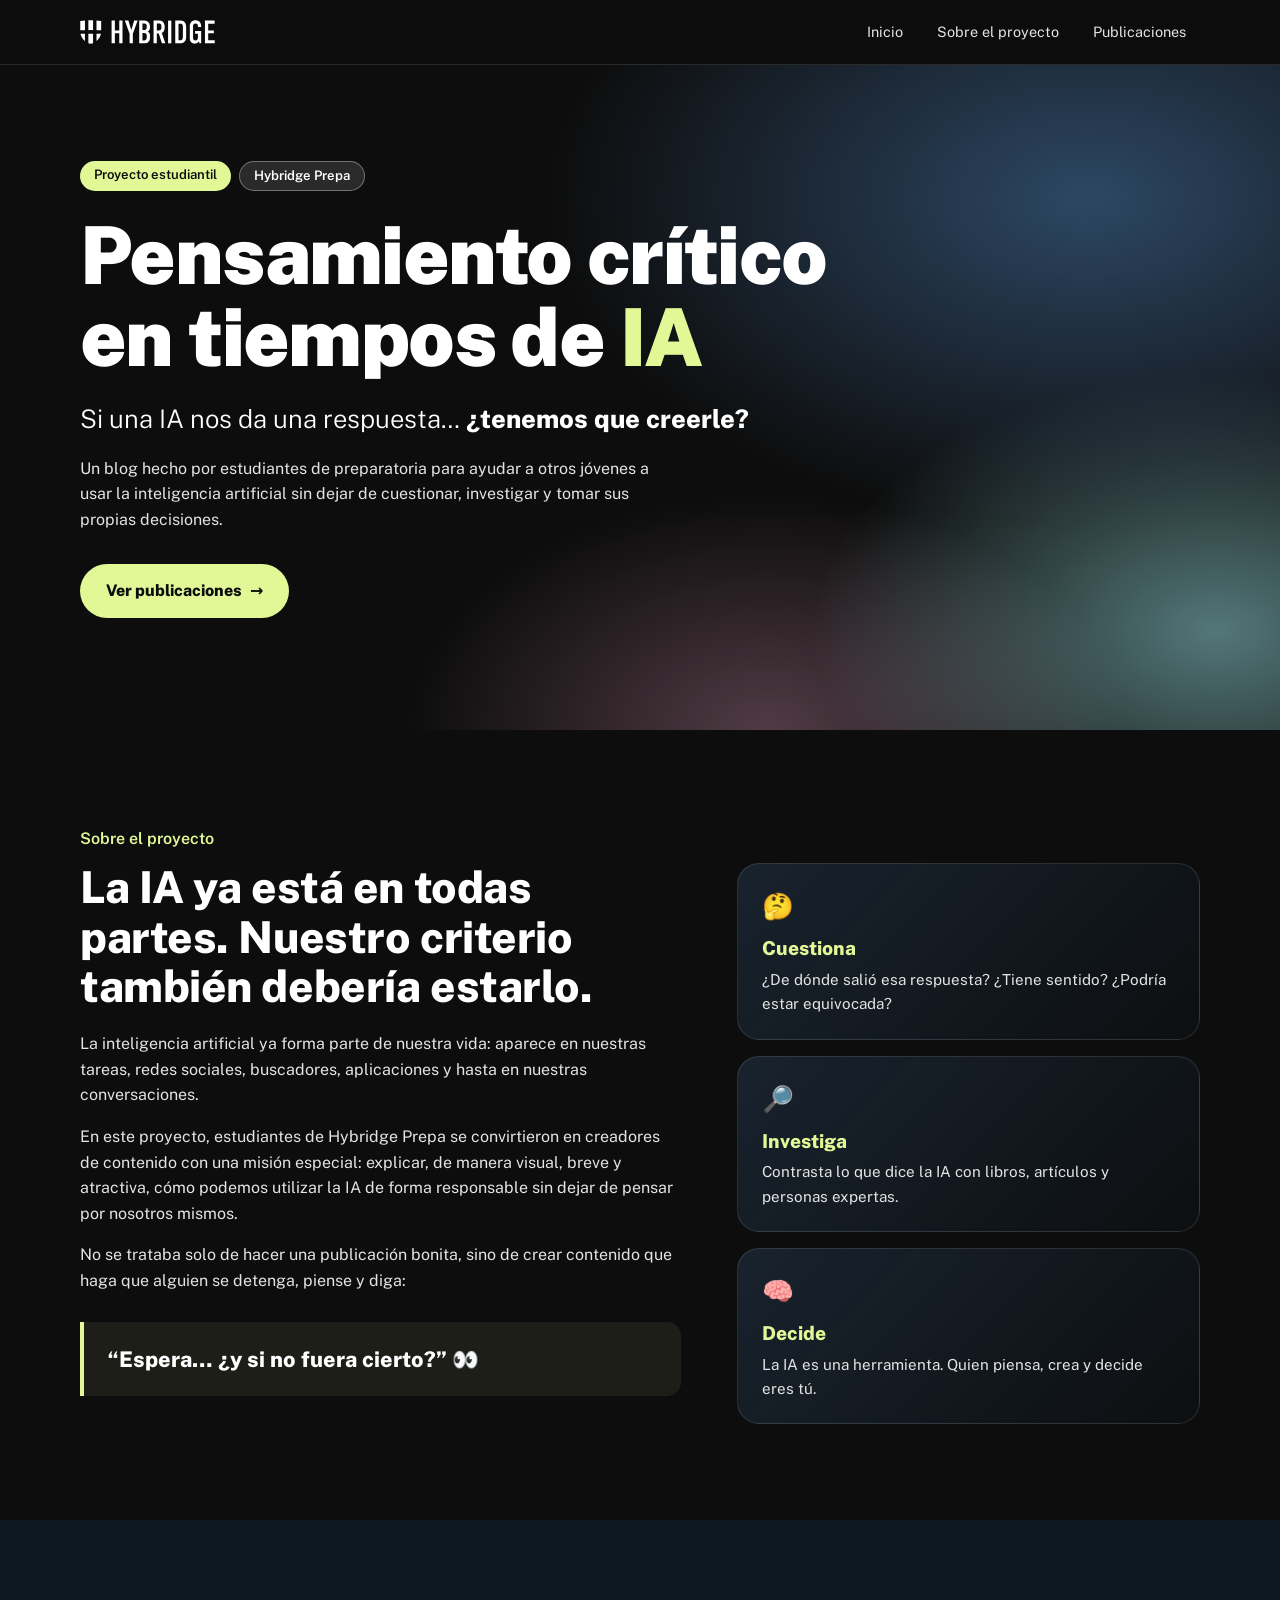
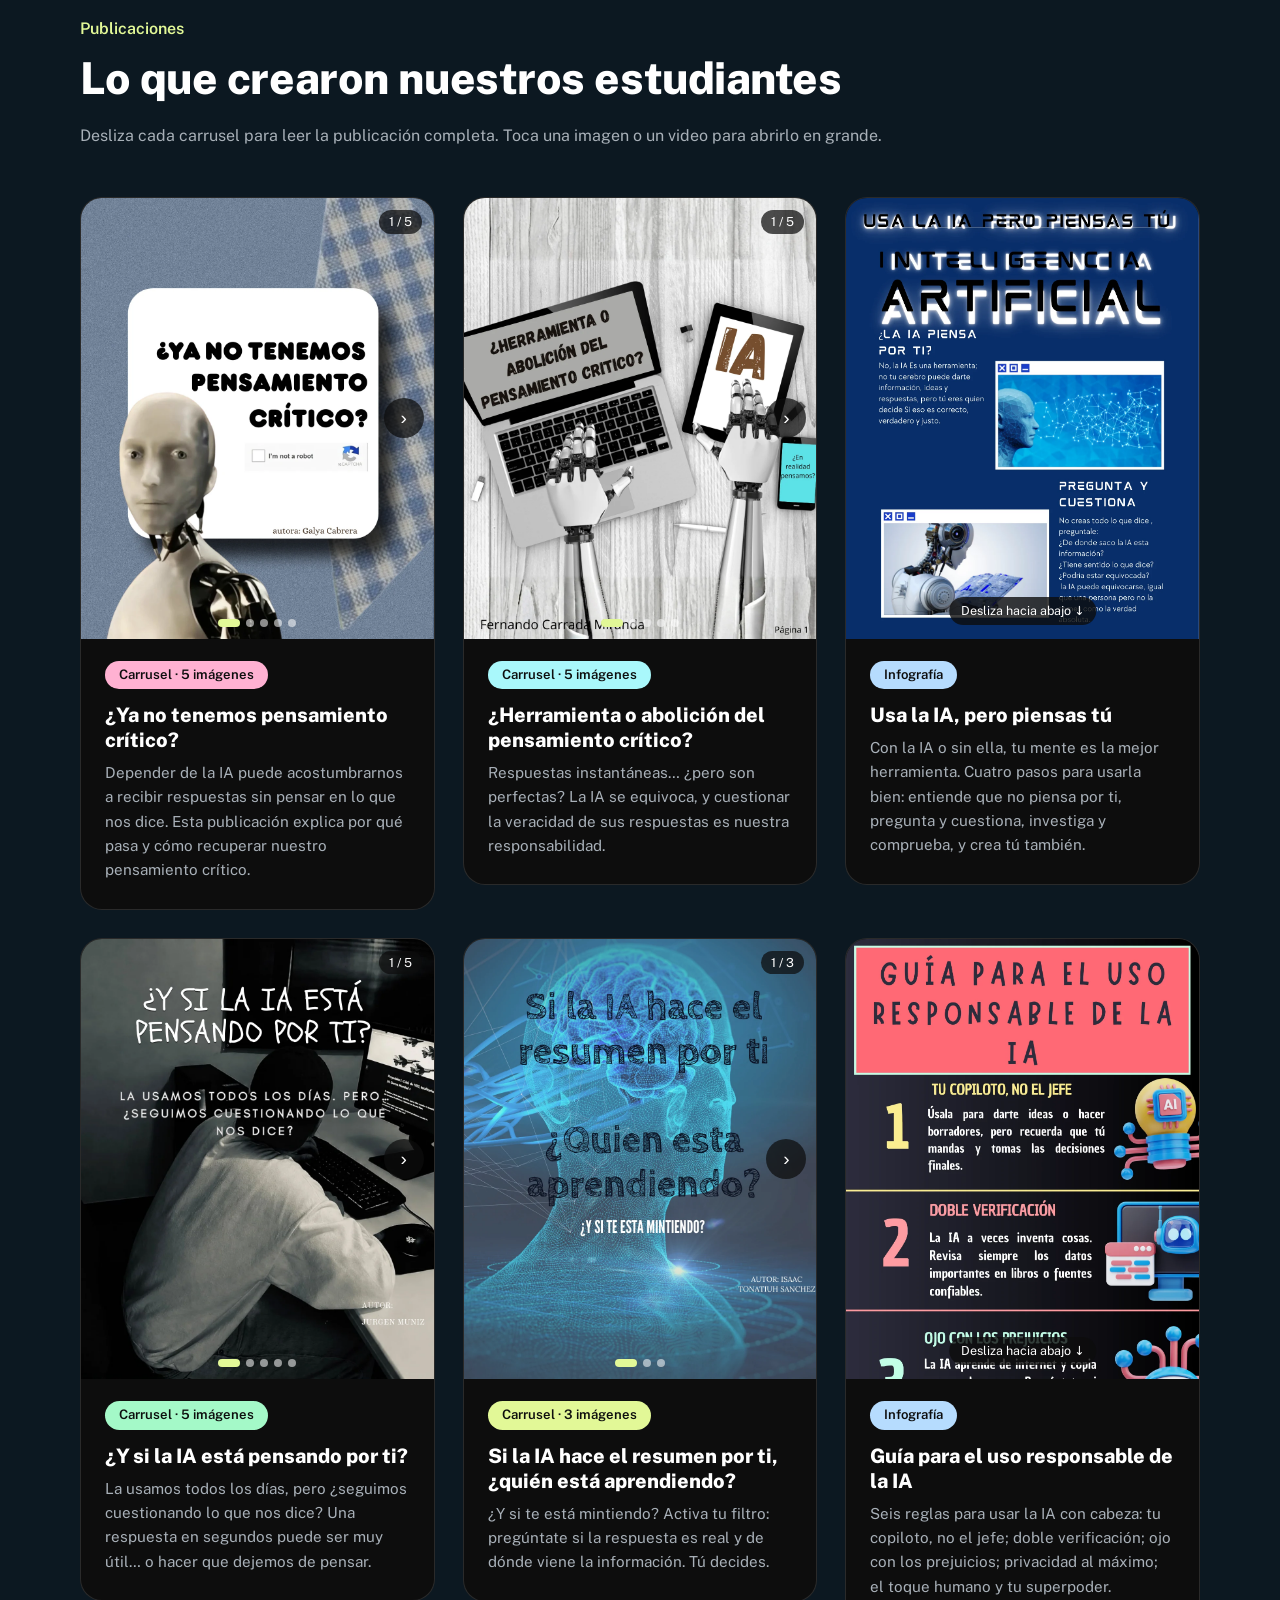
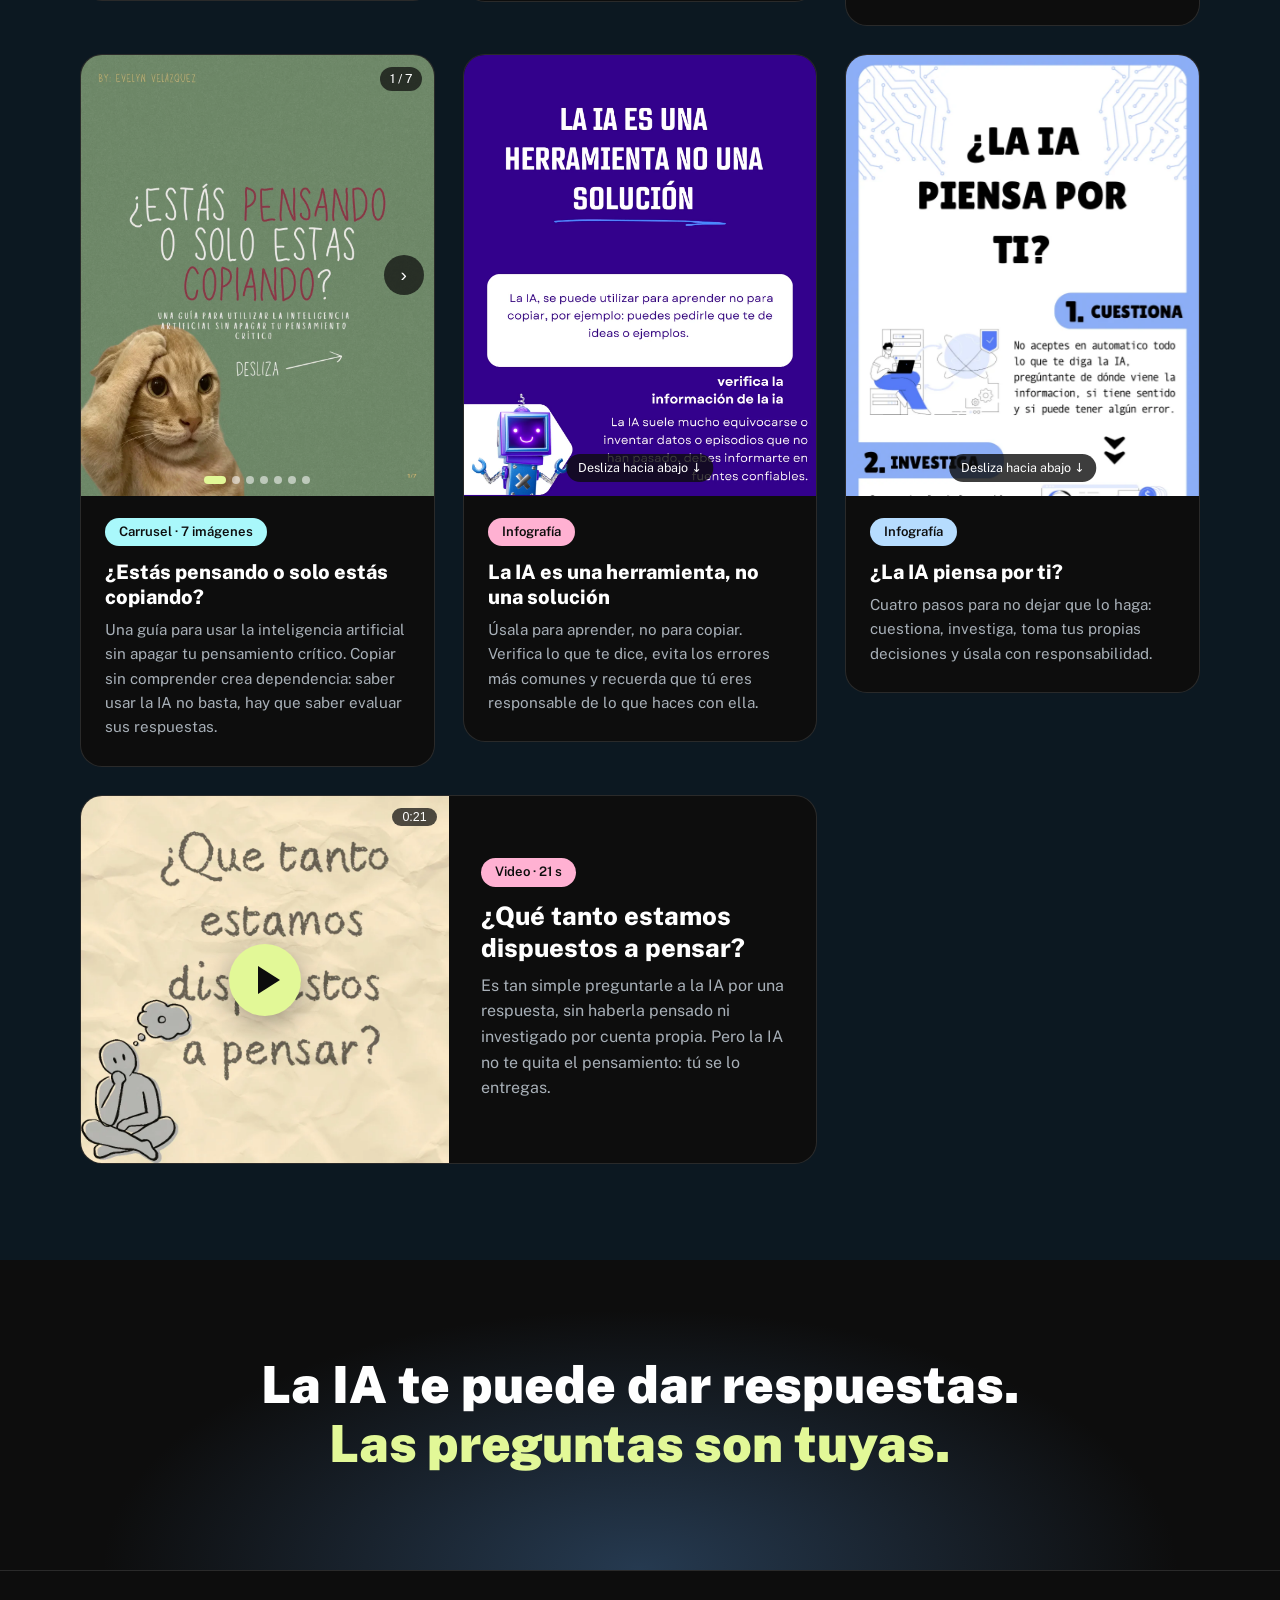
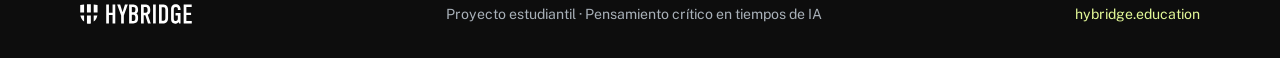
==== commit 71a10475: "Agregar tres publicaciones nuevas - ¿Estás pensando o solo estás copiando? (carrusel, 7 imágenes) - " ====
--- a/index.html
+++ b/index.html
@@ -12,7 +12,7 @@
   <link rel="preconnect" href="https://fonts.googleapis.com">
   <link rel="preconnect" href="https://fonts.gstatic.com" crossorigin>
   <link href="https://fonts.googleapis.com/css2?family=Public+Sans:wght@300;400;600;800;900&display=swap" rel="stylesheet">
-  <link rel="stylesheet" href="assets/css/styles.css?v=5">
+  <link rel="stylesheet" href="assets/css/styles.css?v=6">
 </head>
 <body>
   <header class="site-header">
@@ -139,6 +139,33 @@
             </div>
           </article>
 
+          <article class="post">
+            <div class="carousel" data-images="assets/carruseles/pensando-o-copiando/" data-count="7" data-label="¿Estás pensando o solo estás copiando?"></div>
+            <div class="post-body">
+              <span class="chip chip-aqua">Carrusel · 7 imágenes</span>
+              <h3>¿Estás pensando o solo estás copiando?</h3>
+              <p>Una guía para usar la inteligencia artificial sin apagar tu pensamiento crítico. Copiar sin comprender crea dependencia: saber usar la IA no basta, hay que saber evaluar sus respuestas.</p>
+            </div>
+          </article>
+
+          <article class="post">
+            <div class="carousel carousel-tall" data-images="assets/carruseles/herramienta-no-solucion/" data-count="1" data-label="La IA es una herramienta, no una solución"></div>
+            <div class="post-body">
+              <span class="chip chip-pink">Infografía</span>
+              <h3>La IA es una herramienta, no una solución</h3>
+              <p>Úsala para aprender, no para copiar. Verifica lo que te dice, evita los errores más comunes y recuerda que tú eres responsable de lo que haces con ella.</p>
+            </div>
+          </article>
+
+          <article class="post">
+            <div class="carousel carousel-tall" data-images="assets/carruseles/la-ia-piensa-por-ti/" data-count="1" data-label="¿La IA piensa por ti?"></div>
+            <div class="post-body">
+              <span class="chip chip-blue">Infografía</span>
+              <h3>¿La IA piensa por ti?</h3>
+              <p>Cuatro pasos para no dejar que lo haga: cuestiona, investiga, toma tus propias decisiones y úsala con responsabilidad.</p>
+            </div>
+          </article>
+
           <article class="post post-video">
             <button class="video-cover" type="button" data-video="assets/videos/que-tanto-estamos-dispuestos-a-pensar.mp4" aria-label="Reproducir video: ¿Qué tanto estamos dispuestos a pensar?">
               <img src="assets/videos/que-tanto-estamos-dispuestos-a-pensar.webp" alt="" loading="lazy" decoding="async" width="960" height="960">
@@ -182,6 +209,6 @@
     <button class="post-modal-close" type="button" aria-label="Cerrar">×</button>
   </dialog>
 
-  <script src="assets/js/main.js?v=5"></script>
+  <script src="assets/js/main.js?v=6"></script>
 </body>
 </html>
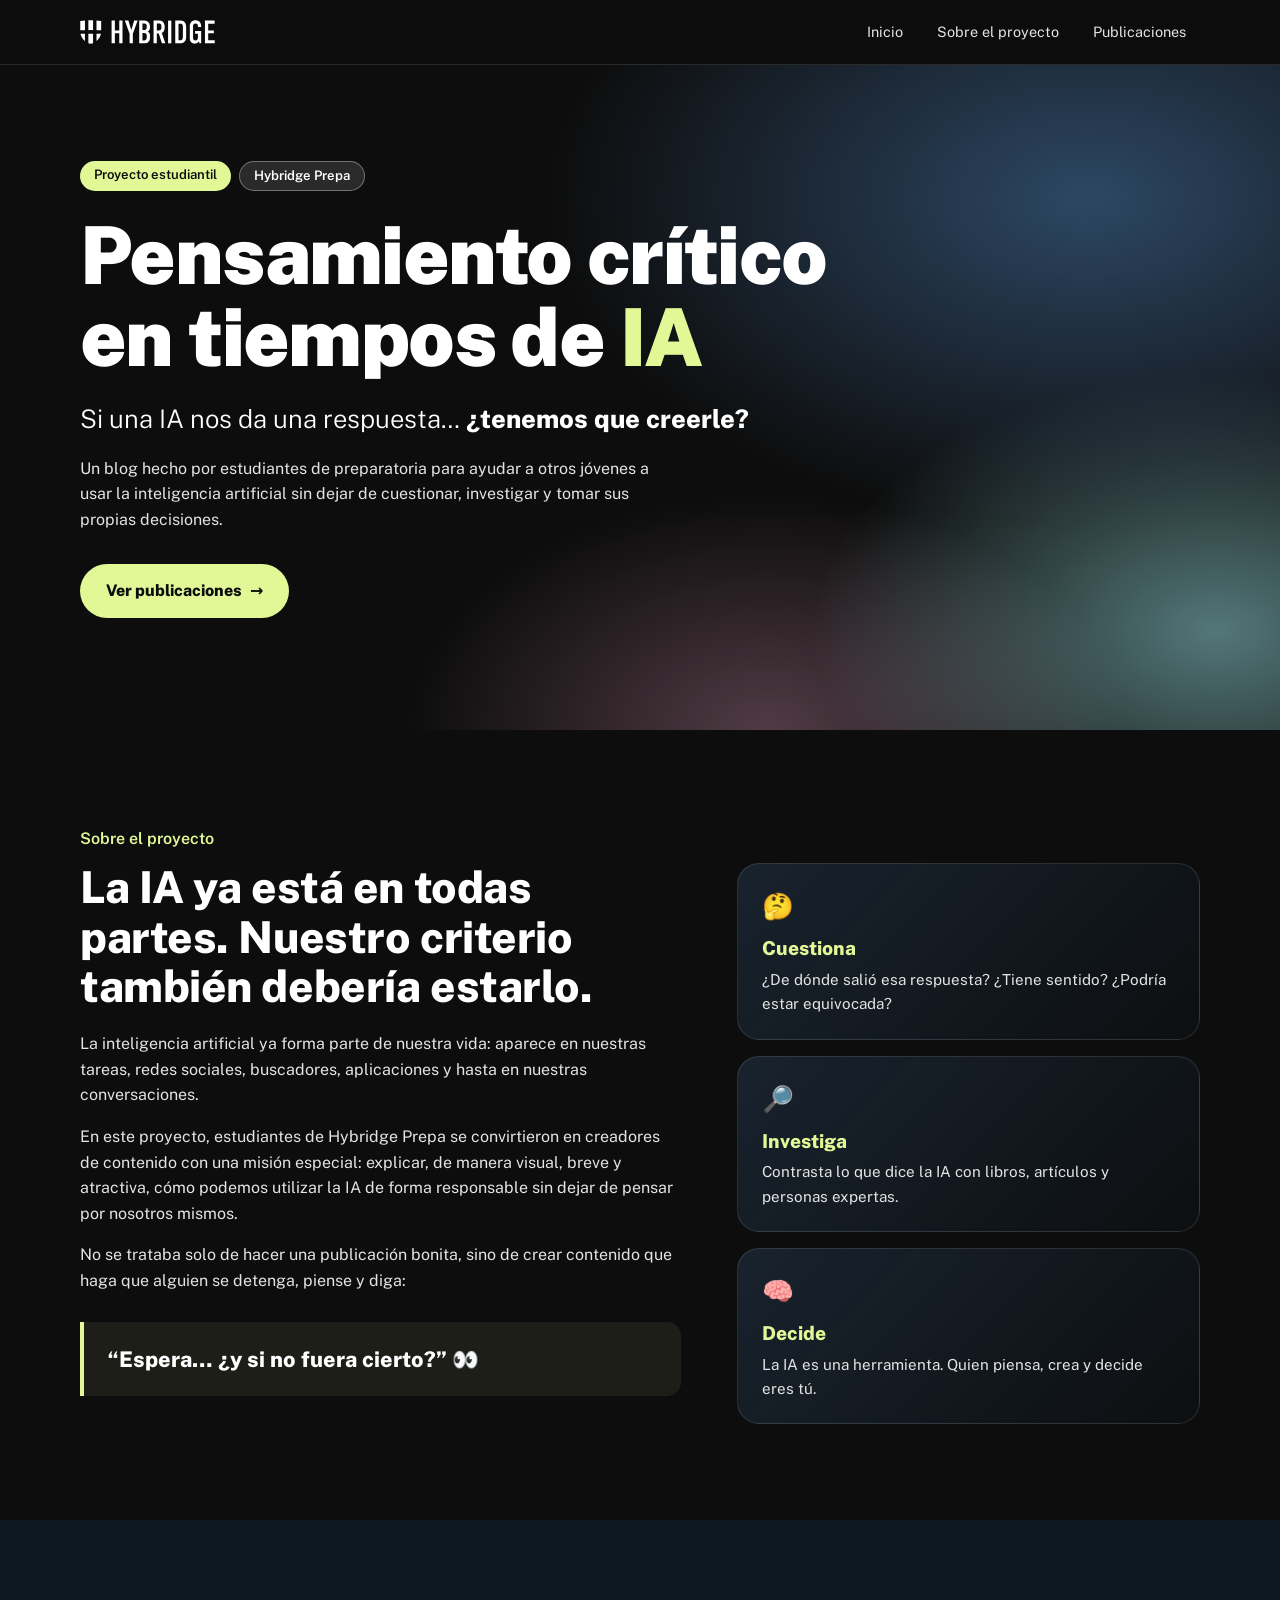
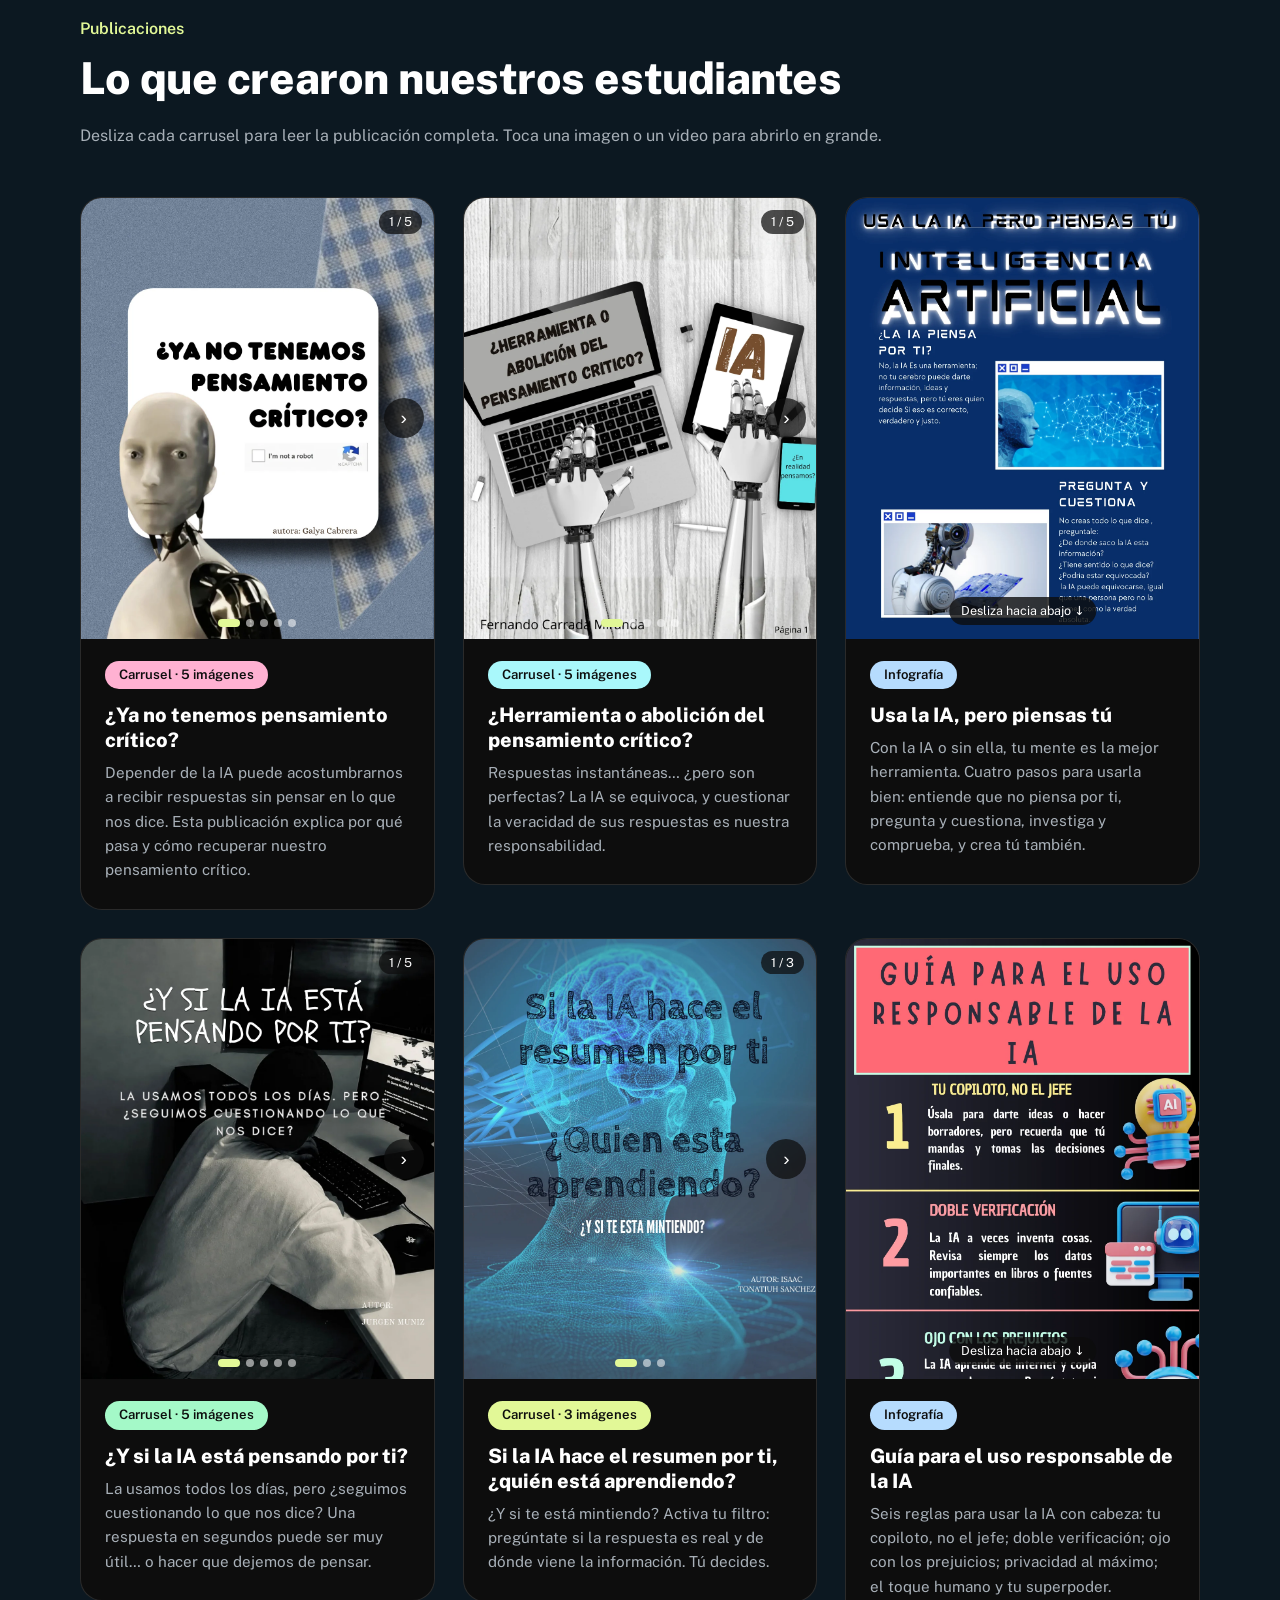
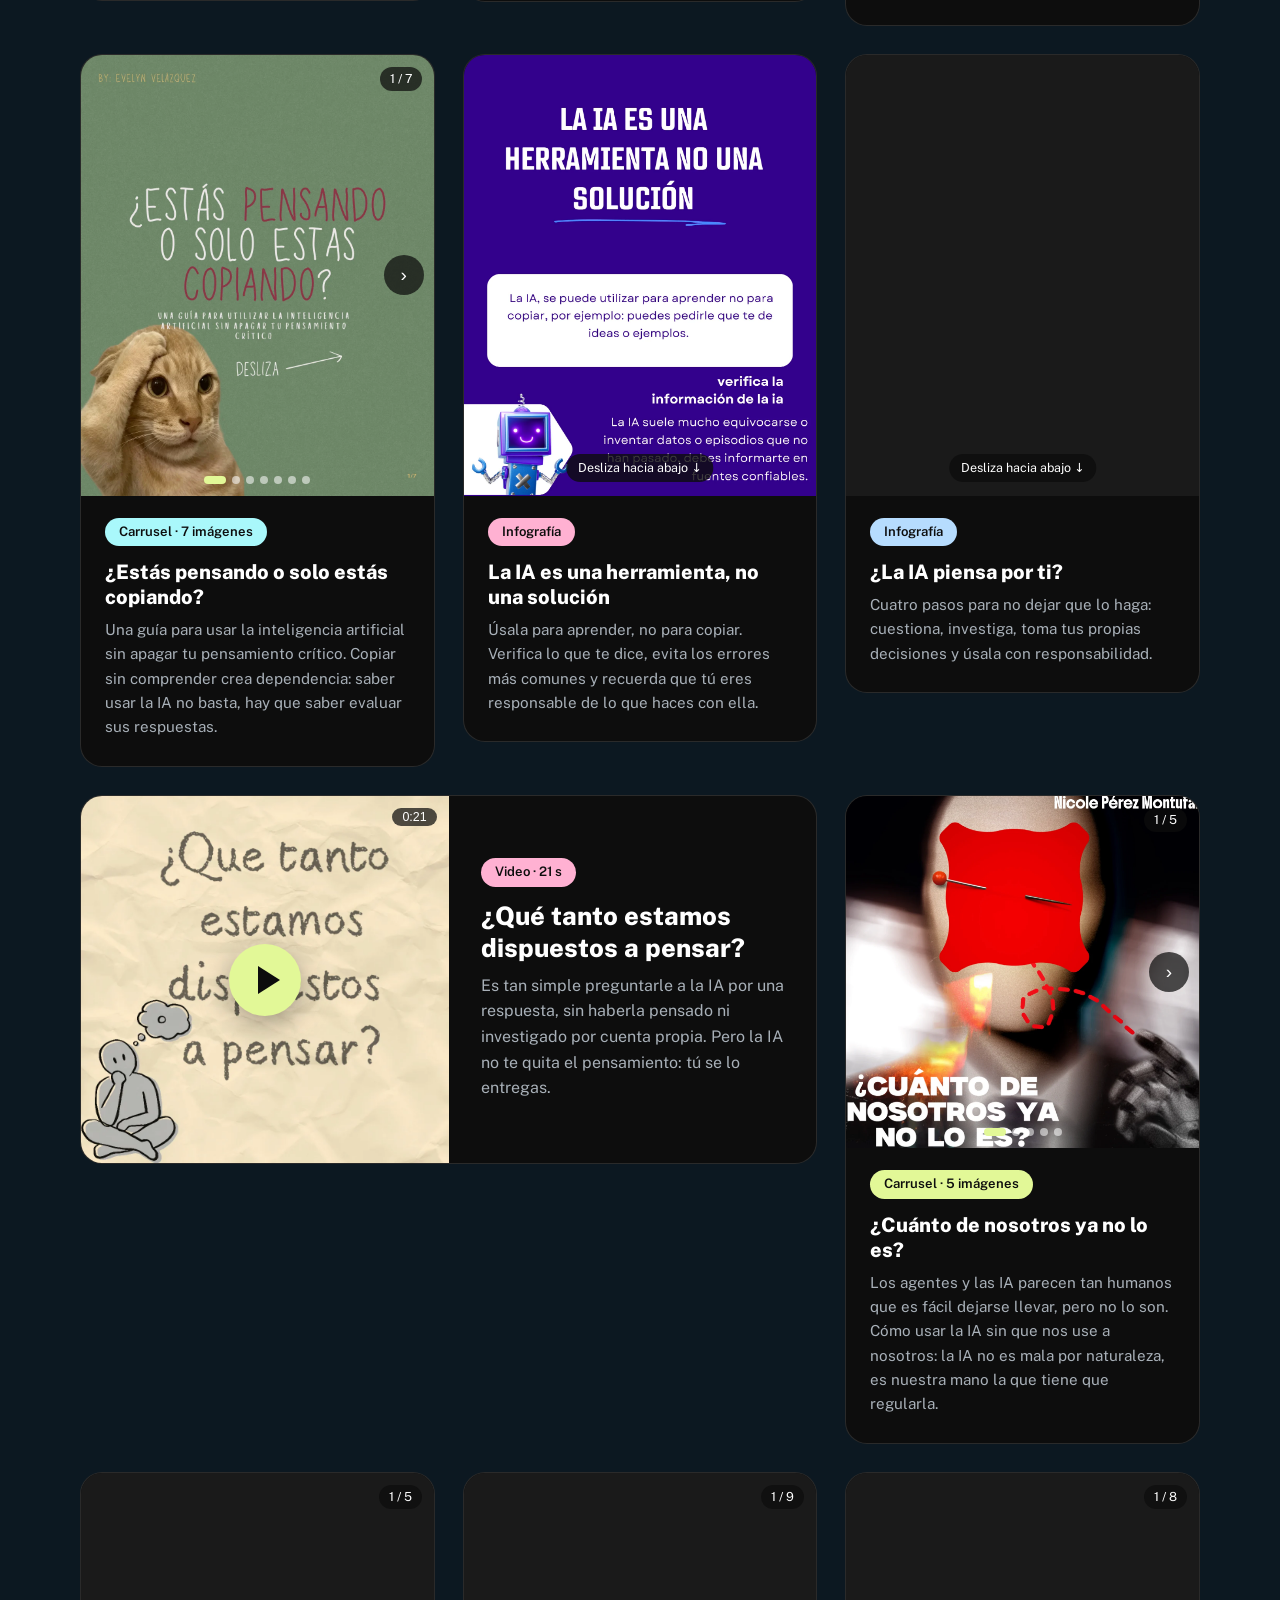
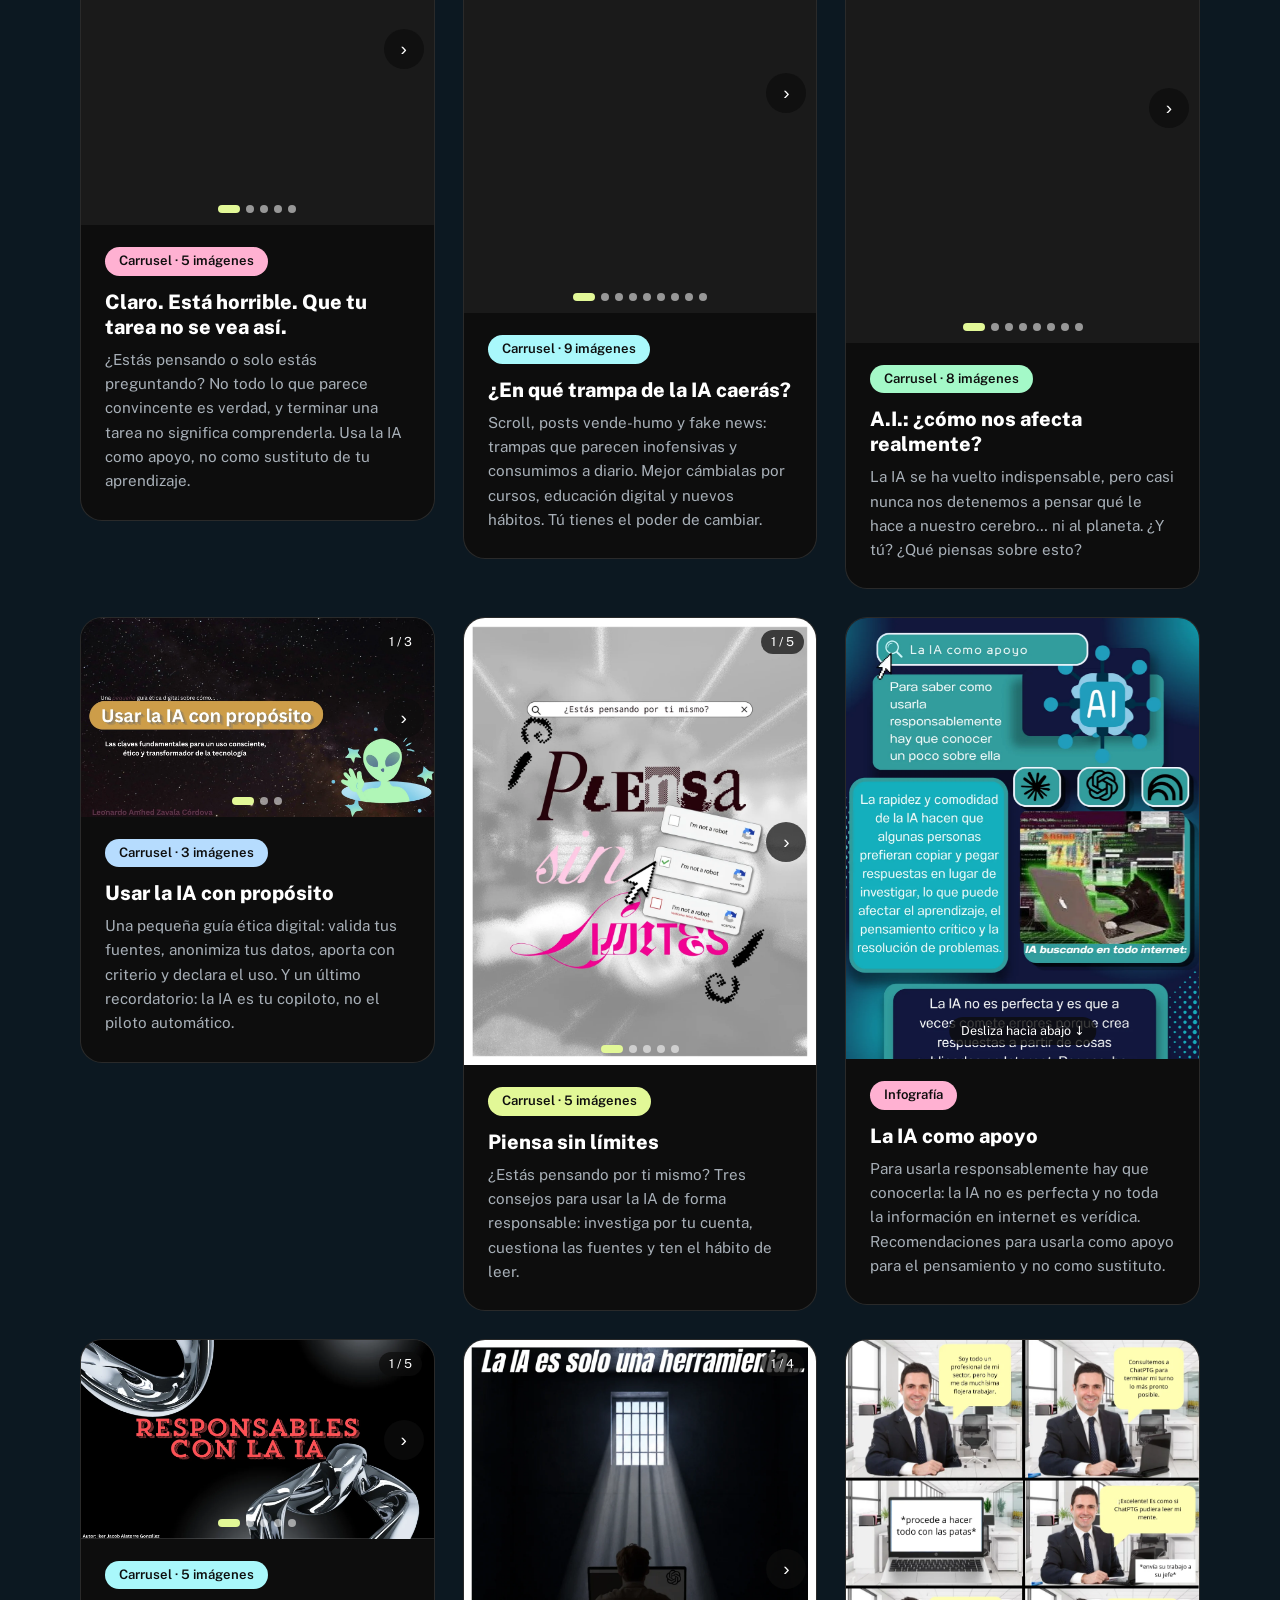
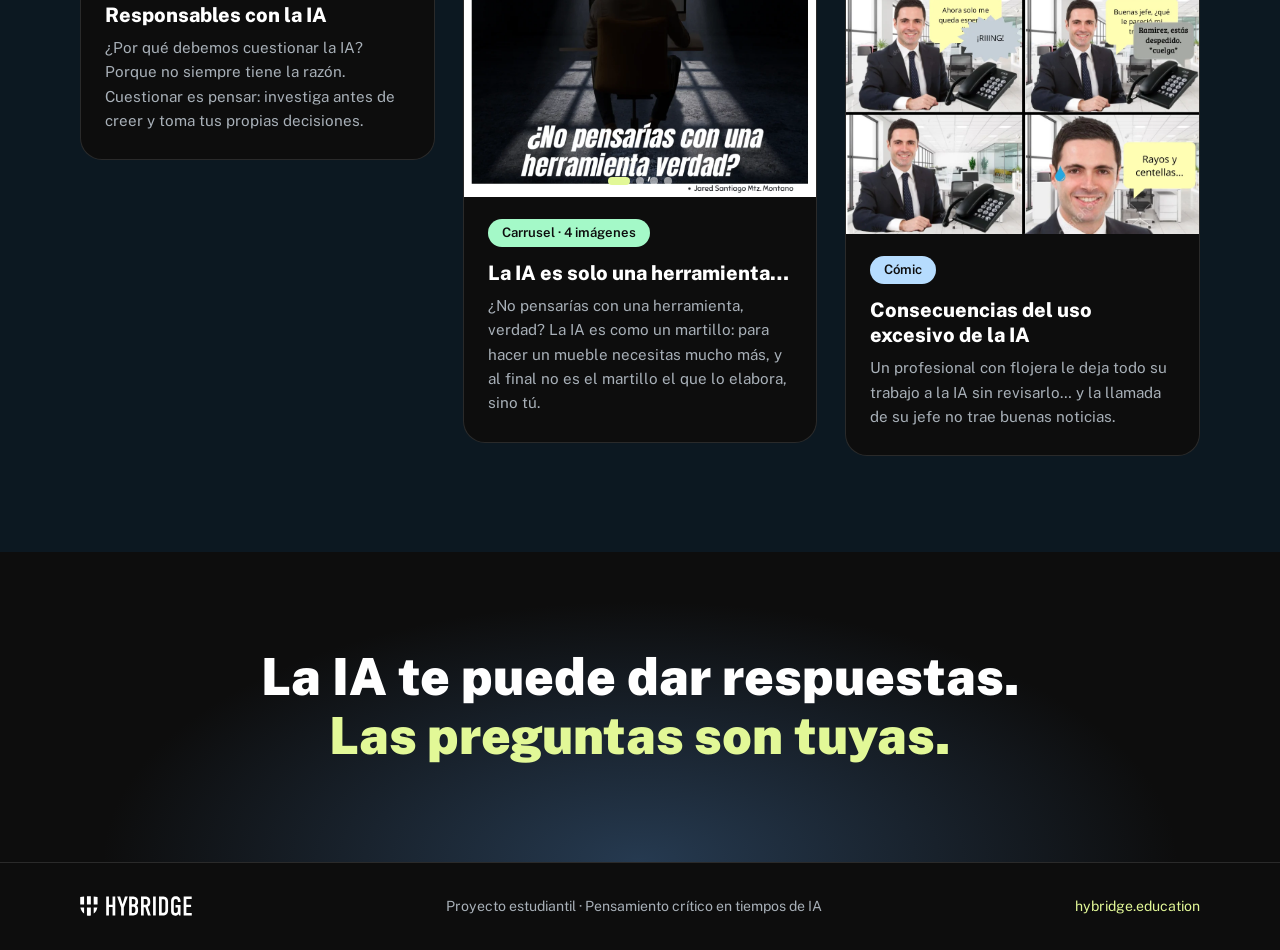
==== commit 0d19e03c: "Agregar diez publicaciones nuevas y proporciones por carrusel La primera publicación nueva llena el " ====
--- a/index.html
+++ b/index.html
@@ -12,7 +12,7 @@
   <link rel="preconnect" href="https://fonts.googleapis.com">
   <link rel="preconnect" href="https://fonts.gstatic.com" crossorigin>
   <link href="https://fonts.googleapis.com/css2?family=Public+Sans:wght@300;400;600;800;900&display=swap" rel="stylesheet">
-  <link rel="stylesheet" href="assets/css/styles.css?v=6">
+  <link rel="stylesheet" href="assets/css/styles.css?v=7">
 </head>
 <body>
   <header class="site-header">
@@ -178,6 +178,96 @@
               <p>Es tan simple preguntarle a la IA por una respuesta, sin haberla pensado ni investigado por cuenta propia. Pero la IA no te quita el pensamiento: tú se lo entregas.</p>
             </div>
           </article>
+
+          <article class="post">
+            <div class="carousel" style="--ratio: 1" data-images="assets/carruseles/usar-ia-sin-que-nos-use/" data-count="5" data-label="¿Cuánto de nosotros ya no lo es?"></div>
+            <div class="post-body">
+              <span class="chip chip-yellow">Carrusel · 5 imágenes</span>
+              <h3>¿Cuánto de nosotros ya no lo es?</h3>
+              <p>Los agentes y las IA parecen tan humanos que es fácil dejarse llevar, pero no lo son. Cómo usar la IA sin que nos use a nosotros: la IA no es mala por naturaleza, es nuestra mano la que tiene que regularla.</p>
+            </div>
+          </article>
+
+          <article class="post">
+            <div class="carousel" style="--ratio: 1" data-images="assets/carruseles/claro-esta-horrible/" data-count="5" data-label="Claro. Está horrible. Que tu tarea no se vea así."></div>
+            <div class="post-body">
+              <span class="chip chip-pink">Carrusel · 5 imágenes</span>
+              <h3>Claro. Está horrible. Que tu tarea no se vea así.</h3>
+              <p>¿Estás pensando o solo estás preguntando? No todo lo que parece convincente es verdad, y terminar una tarea no significa comprenderla. Usa la IA como apoyo, no como sustituto de tu aprendizaje.</p>
+            </div>
+          </article>
+
+          <article class="post">
+            <div class="carousel" data-images="assets/carruseles/no-dejes-que-la-ia-piense/" data-count="9" data-label="¿En qué trampa de la IA caerás?"></div>
+            <div class="post-body">
+              <span class="chip chip-aqua">Carrusel · 9 imágenes</span>
+              <h3>¿En qué trampa de la IA caerás?</h3>
+              <p>Scroll, posts vende-humo y fake news: trampas que parecen inofensivas y consumimos a diario. Mejor cámbialas por cursos, educación digital y nuevos hábitos. Tú tienes el poder de cambiar.</p>
+            </div>
+          </article>
+
+          <article class="post">
+            <div class="carousel" style="--ratio: 0.75" data-images="assets/carruseles/proyecto/" data-count="8" data-label="A.I. ¿Cómo nos afecta realmente?"></div>
+            <div class="post-body">
+              <span class="chip chip-green">Carrusel · 8 imágenes</span>
+              <h3>A.I.: ¿cómo nos afecta realmente?</h3>
+              <p>La IA se ha vuelto indispensable, pero casi nunca nos detenemos a pensar qué le hace a nuestro cerebro… ni al planeta. ¿Y tú? ¿Qué piensas sobre esto?</p>
+            </div>
+          </article>
+
+          <article class="post">
+            <div class="carousel" style="--ratio: 1.7778" data-images="assets/carruseles/ialien/" data-count="3" data-label="Usar la IA con propósito"></div>
+            <div class="post-body">
+              <span class="chip chip-blue">Carrusel · 3 imágenes</span>
+              <h3>Usar la IA con propósito</h3>
+              <p>Una pequeña guía ética digital: valida tus fuentes, anonimiza tus datos, aporta con criterio y declara el uso. Y un último recordatorio: la IA es tu copiloto, no el piloto automático.</p>
+            </div>
+          </article>
+
+          <article class="post">
+            <div class="carousel" style="--ratio: 0.789" data-images="assets/carruseles/piensa-sin-limites/" data-count="5" data-label="Piensa sin límites"></div>
+            <div class="post-body">
+              <span class="chip chip-yellow">Carrusel · 5 imágenes</span>
+              <h3>Piensa sin límites</h3>
+              <p>¿Estás pensando por ti mismo? Tres consejos para usar la IA de forma responsable: investiga por tu cuenta, cuestiona las fuentes y ten el hábito de leer.</p>
+            </div>
+          </article>
+
+          <article class="post">
+            <div class="carousel carousel-tall" data-images="assets/carruseles/ia-uso-responsable/" data-count="1" data-label="La IA como apoyo"></div>
+            <div class="post-body">
+              <span class="chip chip-pink">Infografía</span>
+              <h3>La IA como apoyo</h3>
+              <p>Para usarla responsablemente hay que conocerla: la IA no es perfecta y no toda la información en internet es verídica. Recomendaciones para usarla como apoyo para el pensamiento y no como sustituto.</p>
+            </div>
+          </article>
+
+          <article class="post">
+            <div class="carousel" style="--ratio: 1.7778" data-images="assets/carruseles/responsables-con-la-ia/" data-count="5" data-label="Responsables con la IA"></div>
+            <div class="post-body">
+              <span class="chip chip-aqua">Carrusel · 5 imágenes</span>
+              <h3>Responsables con la IA</h3>
+              <p>¿Por qué debemos cuestionar la IA? Porque no siempre tiene la razón. Cuestionar es pensar: investiga antes de creer y toma tus propias decisiones.</p>
+            </div>
+          </article>
+
+          <article class="post">
+            <div class="carousel" style="--ratio: 0.7727" data-images="assets/carruseles/proyecto-2/" data-count="4" data-label="La IA es solo una herramienta"></div>
+            <div class="post-body">
+              <span class="chip chip-green">Carrusel · 4 imágenes</span>
+              <h3>La IA es solo una herramienta…</h3>
+              <p>¿No pensarías con una herramienta, verdad? La IA es como un martillo: para hacer un mueble necesitas mucho más, y al final no es el martillo el que lo elabora, sino tú.</p>
+            </div>
+          </article>
+
+          <article class="post">
+            <div class="carousel" style="--ratio: 0.7143" data-images="assets/carruseles/consecuencias-uso-excesivo/" data-count="1" data-label="Consecuencias del uso excesivo de la IA"></div>
+            <div class="post-body">
+              <span class="chip chip-blue">Cómic</span>
+              <h3>Consecuencias del uso excesivo de la IA</h3>
+              <p>Un profesional con flojera le deja todo su trabajo a la IA sin revisarlo… y la llamada de su jefe no trae buenas noticias.</p>
+            </div>
+          </article>
         </div>
       </div>
     </section>
@@ -209,6 +299,6 @@
     <button class="post-modal-close" type="button" aria-label="Cerrar">×</button>
   </dialog>
 
-  <script src="assets/js/main.js?v=6"></script>
+  <script src="assets/js/main.js?v=7"></script>
 </body>
 </html>
--- a/assets/css/styles.css
+++ b/assets/css/styles.css
@@ -126,7 +126,7 @@
 .carousel { position: relative; background: #1a1a1a; }
 .carousel-track {
   display: flex; overflow-x: auto; scroll-snap-type: x mandatory;
-  scrollbar-width: none; aspect-ratio: 4 / 5;
+  scrollbar-width: none; aspect-ratio: var(--ratio, 0.8);
 }
 .carousel-track::-webkit-scrollbar { display: none; }
 .carousel-slide { flex: 0 0 100%; scroll-snap-align: start; position: relative; }
@@ -216,8 +216,9 @@
   max-width: calc(100vw - 32px); pointer-events: none;
 }
 .post-modal-inner > * { pointer-events: auto; }
+/* --ratio es ancho/alto de las imágenes de cada publicación (4:5 si no se indica) */
 .carousel-large {
-  width: min(calc(100vw - 32px), calc((100dvh - 64px) * 4 / 5), 720px);
+  width: min(calc(100vw - 32px), calc((100dvh - 64px) * var(--ratio, 0.8)), calc(720px * max(1, var(--ratio, 0.8))));
   border-radius: var(--radius); overflow: hidden; flex-shrink: 0;
 }
 .carousel-large .carousel-slide img { cursor: default; }
@@ -234,6 +235,7 @@
   position: fixed; top: 16px; right: 16px; z-index: 3; width: 44px; height: 44px; border-radius: 50%;
   border: 0; background: var(--yellow); color: var(--black); font-size: 1.6rem; line-height: 1; cursor: pointer;
 }
+.post-modal.is-wide .post-modal-info { display: none; }
 @media (max-width: 1100px) {
   .post-modal-info { display: none; }
 }
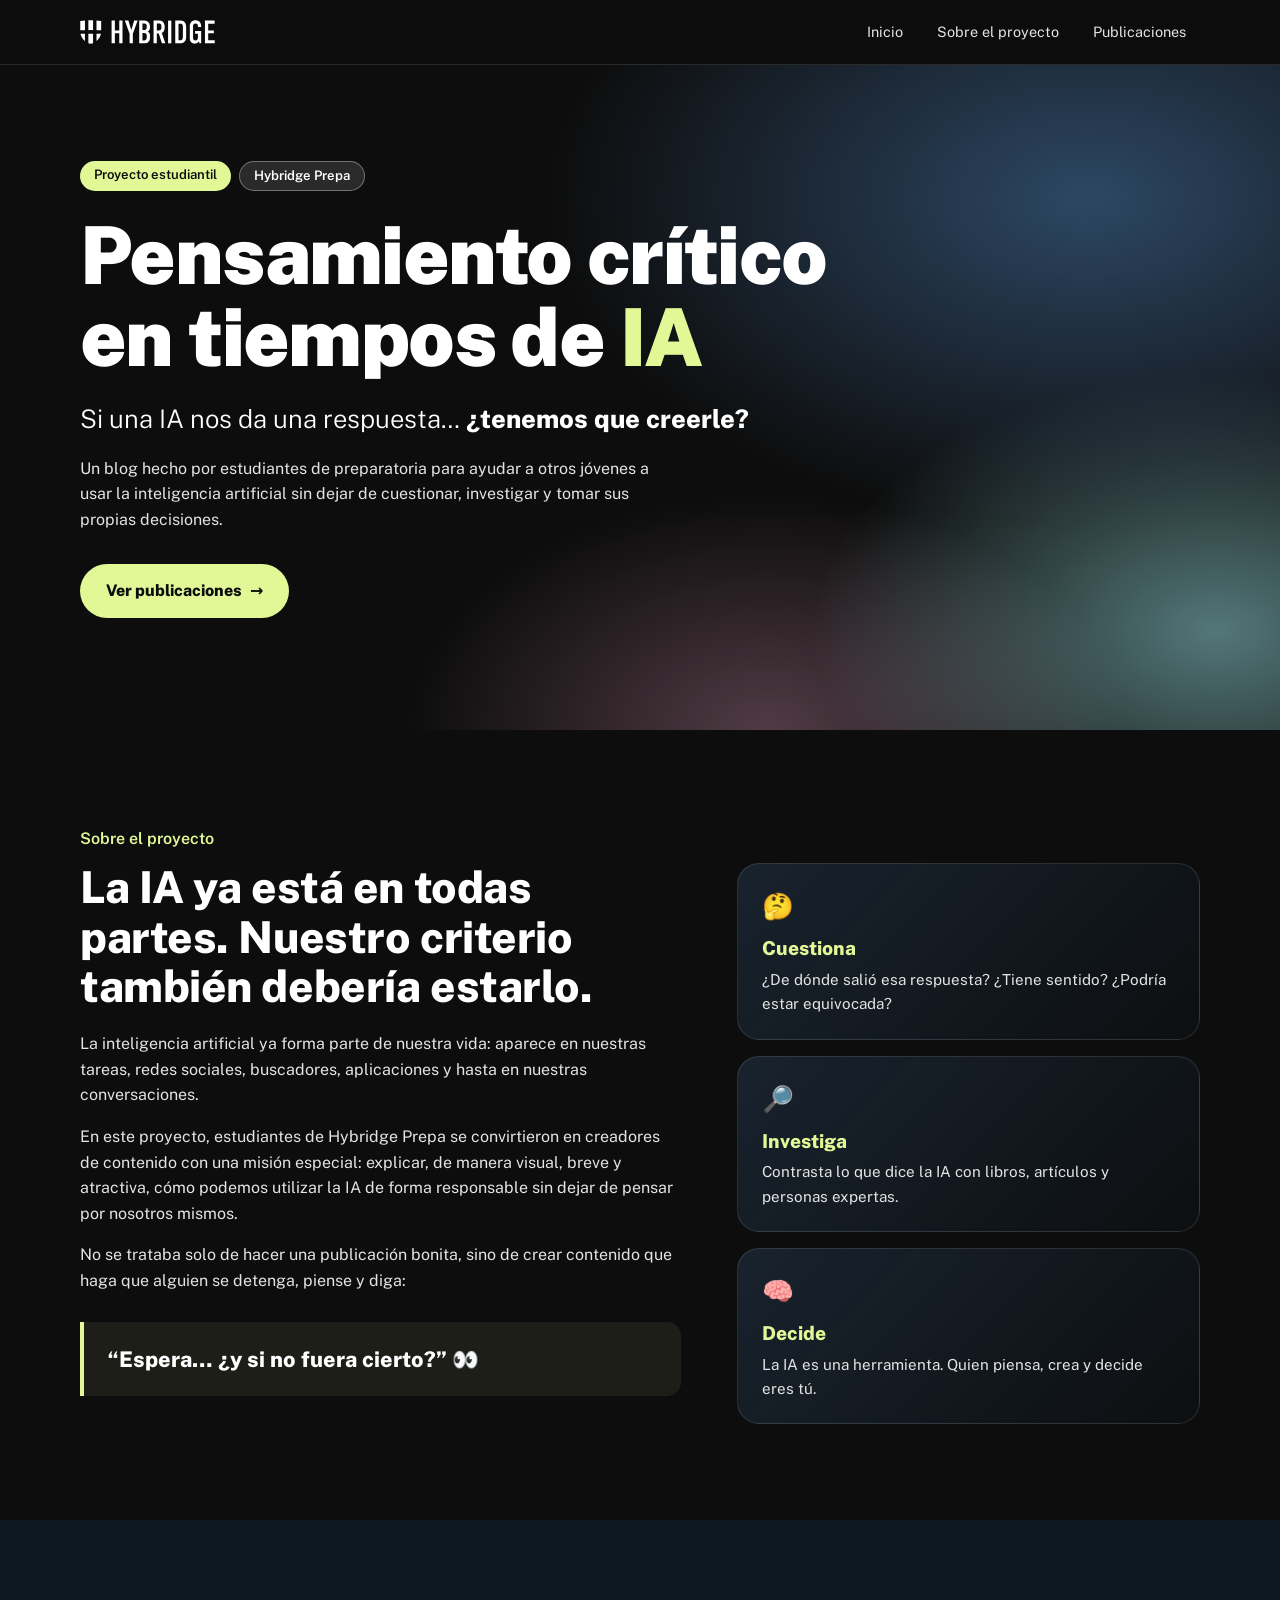
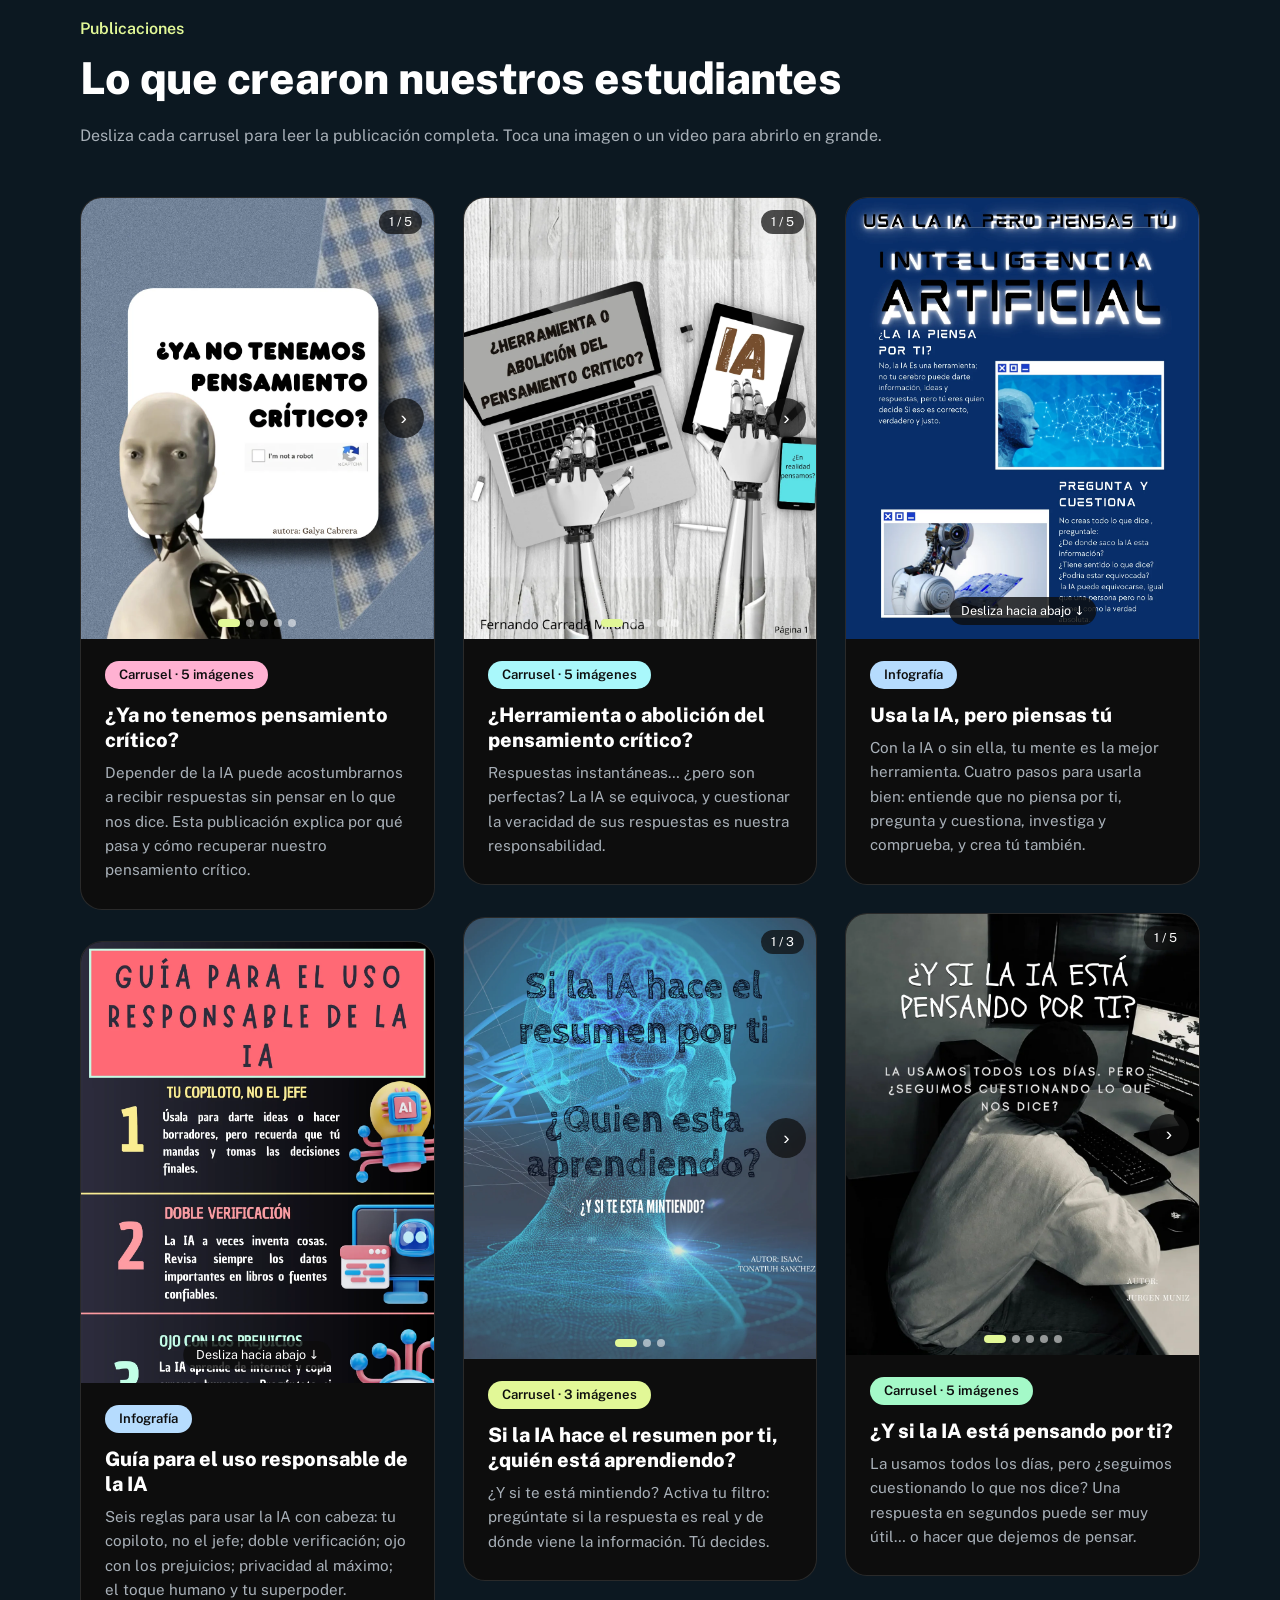
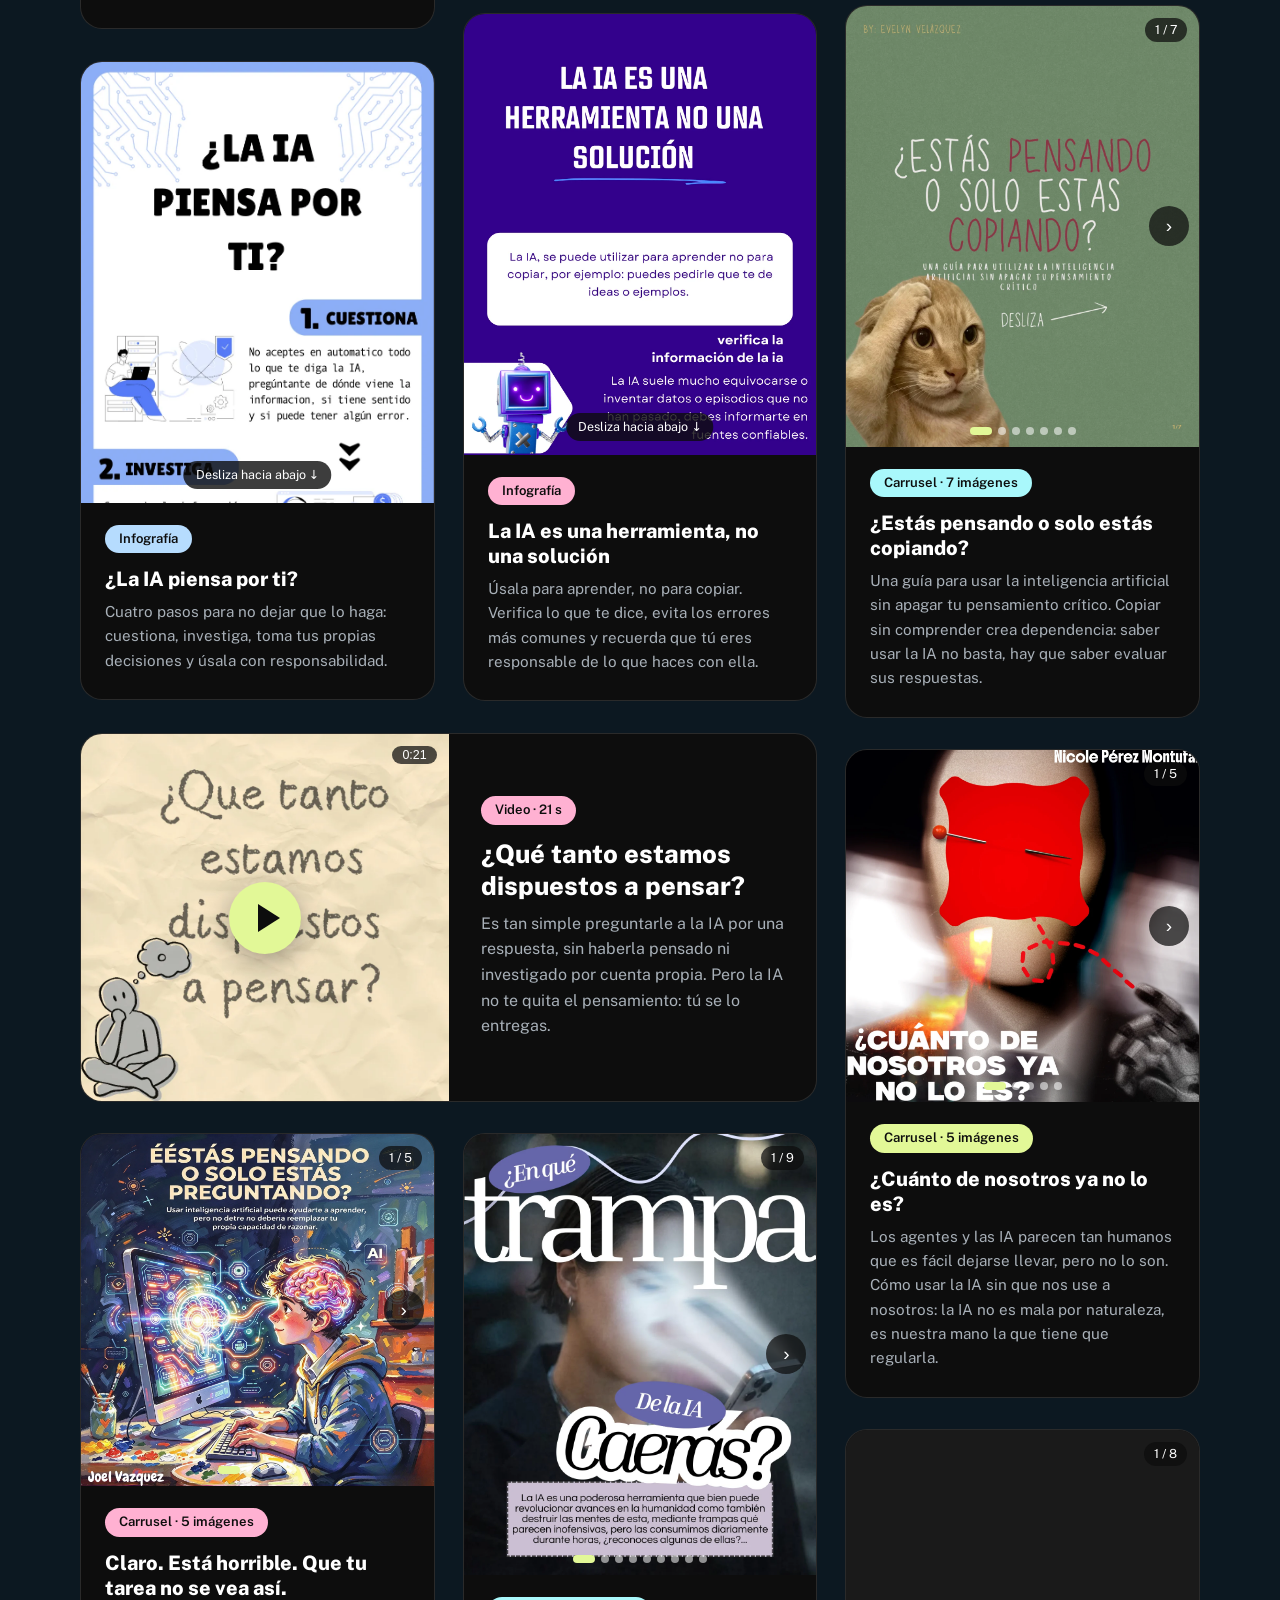
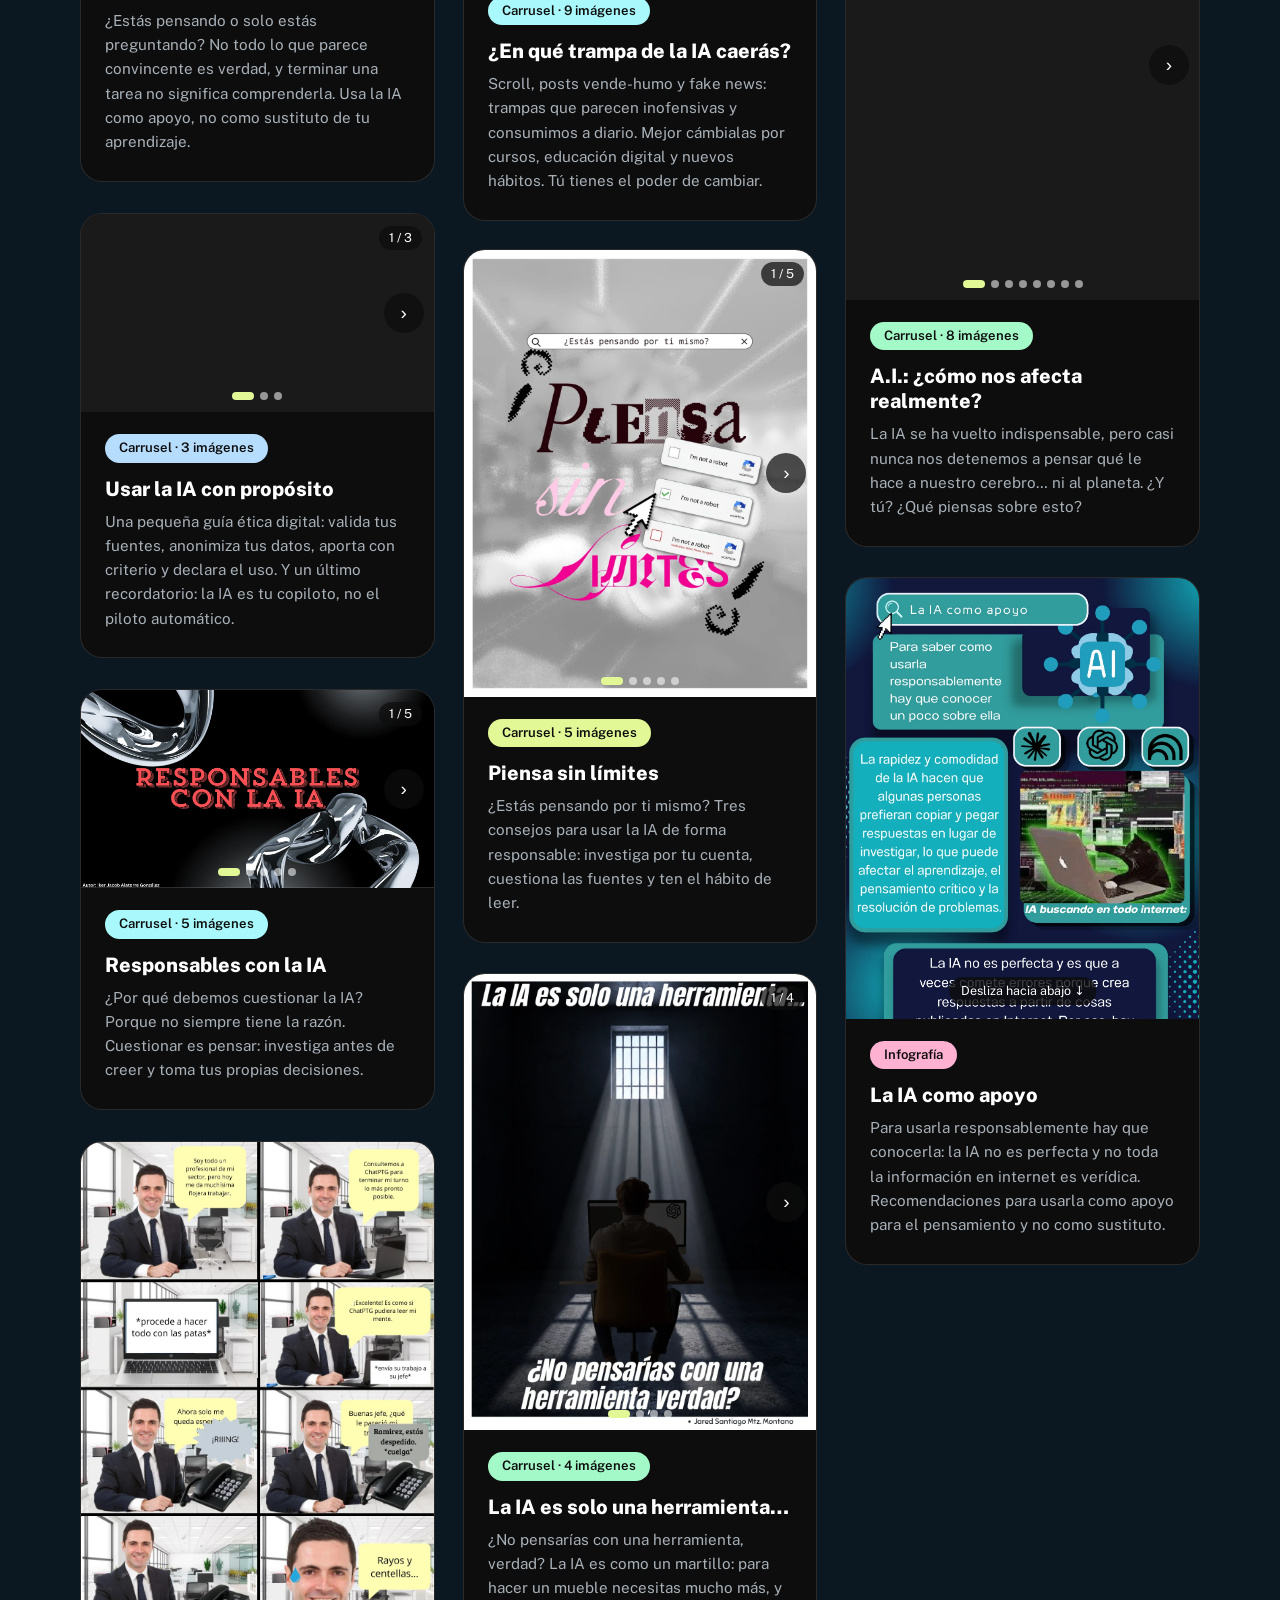
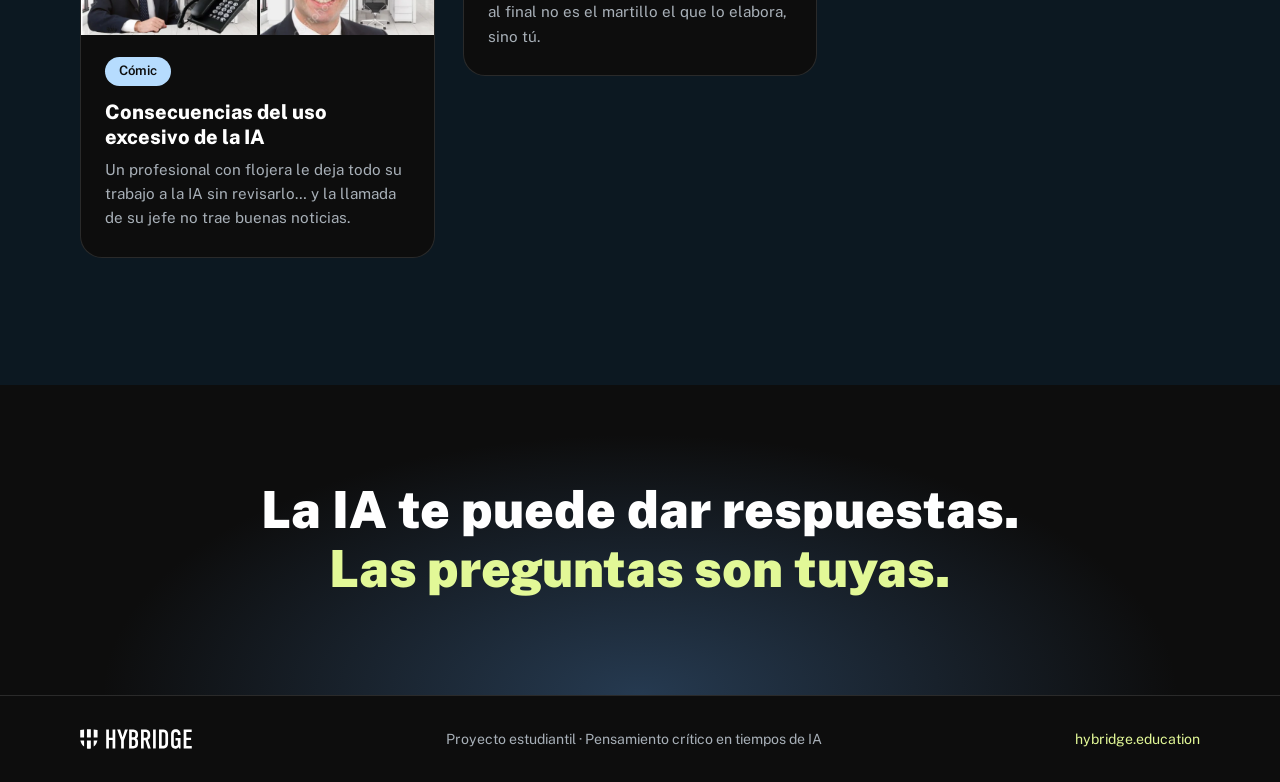
==== commit 3a0626eb: "Acomodar las publicaciones tipo Pinterest Cada publicación ocupa en la cuadrícula tantas filas como " ====
--- a/index.html
+++ b/index.html
@@ -12,7 +12,7 @@
   <link rel="preconnect" href="https://fonts.googleapis.com">
   <link rel="preconnect" href="https://fonts.gstatic.com" crossorigin>
   <link href="https://fonts.googleapis.com/css2?family=Public+Sans:wght@300;400;600;800;900&display=swap" rel="stylesheet">
-  <link rel="stylesheet" href="assets/css/styles.css?v=7">
+  <link rel="stylesheet" href="assets/css/styles.css?v=8">
 </head>
 <body>
   <header class="site-header">
@@ -299,6 +299,6 @@
     <button class="post-modal-close" type="button" aria-label="Cerrar">×</button>
   </dialog>
 
-  <script src="assets/js/main.js?v=7"></script>
+  <script src="assets/js/main.js?v=8"></script>
 </body>
 </html>
--- a/assets/css/styles.css
+++ b/assets/css/styles.css
@@ -114,6 +114,8 @@
 
 /* Publicaciones */
 .posts { display: grid; grid-template-columns: repeat(3, 1fr); gap: 28px; align-items: start; }
+/* Acomodo tipo Pinterest: main.js calcula cuántas filas de 4px ocupa cada publicación */
+.posts.masonry { grid-auto-rows: 4px; row-gap: 0; grid-auto-flow: dense; }
 .post {
   background: var(--black); border: 1px solid var(--line); border-radius: var(--radius);
   overflow: hidden; display: flex; flex-direction: column;
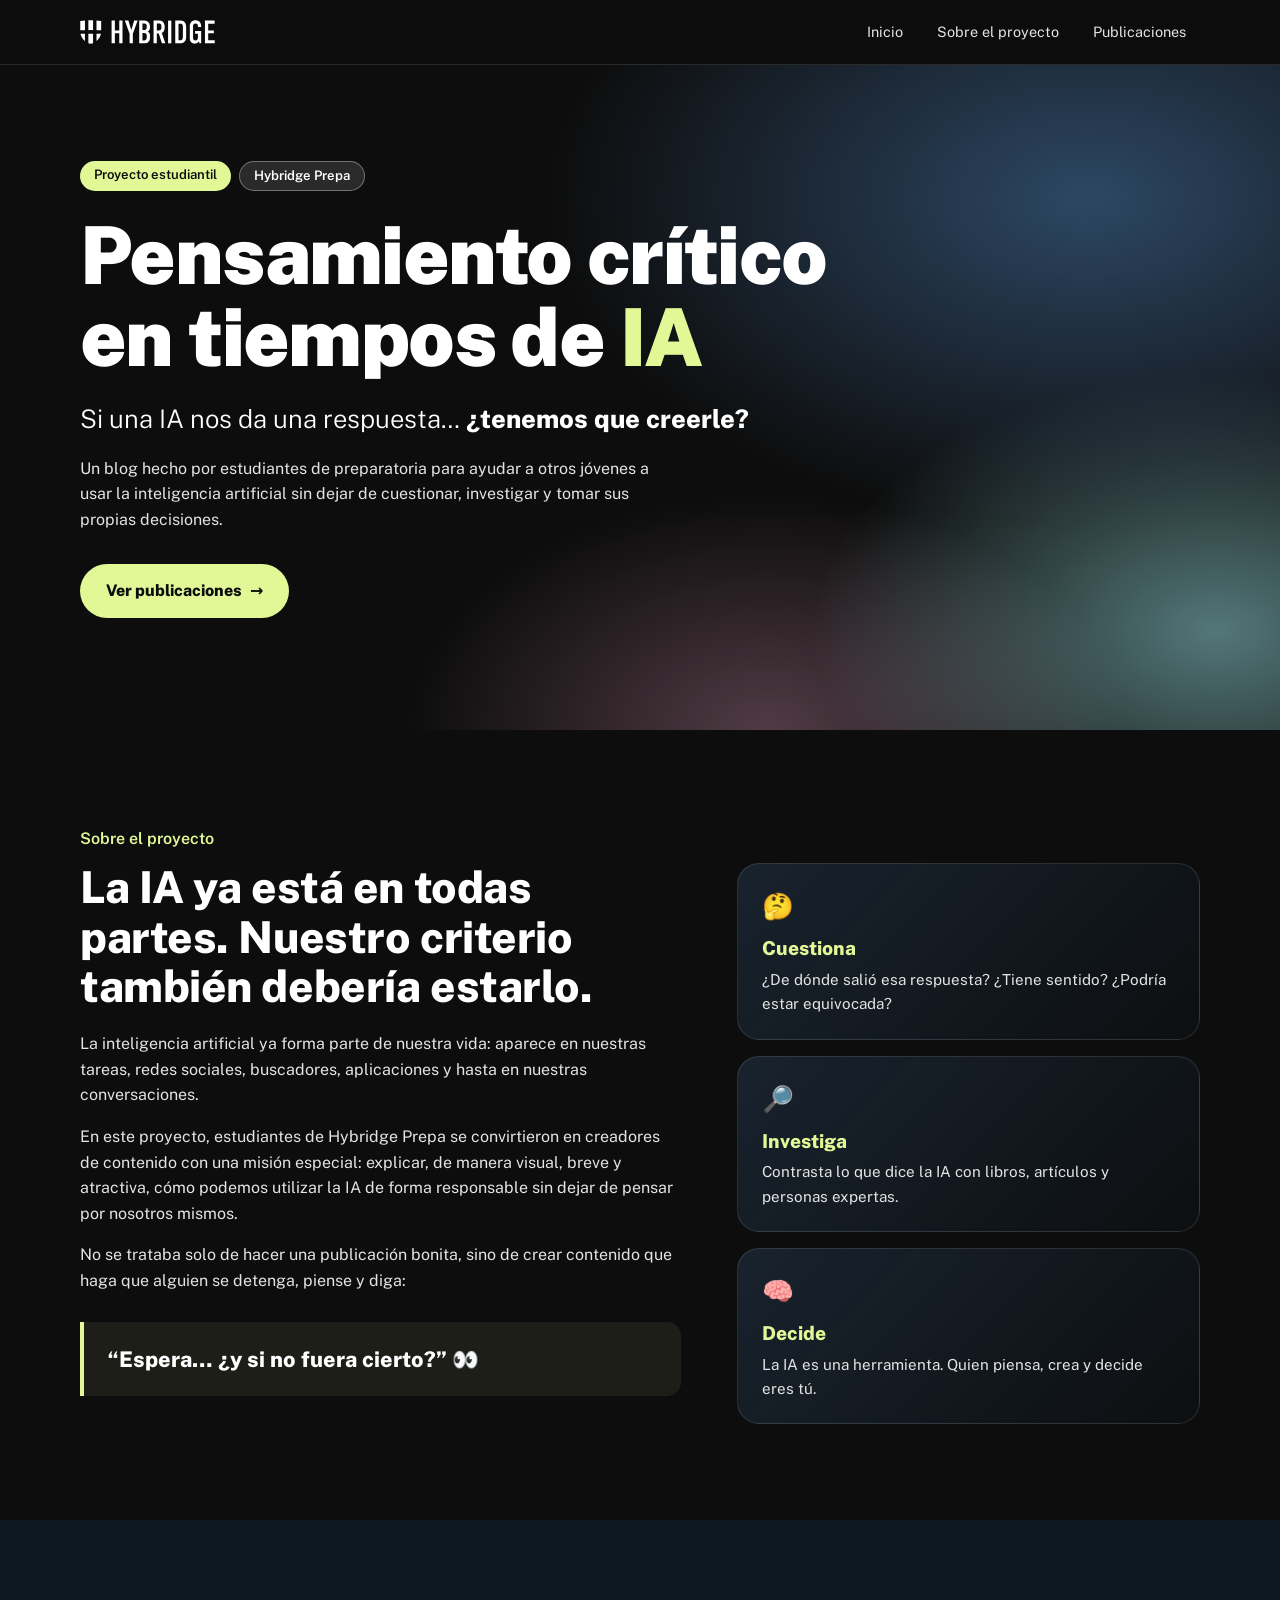
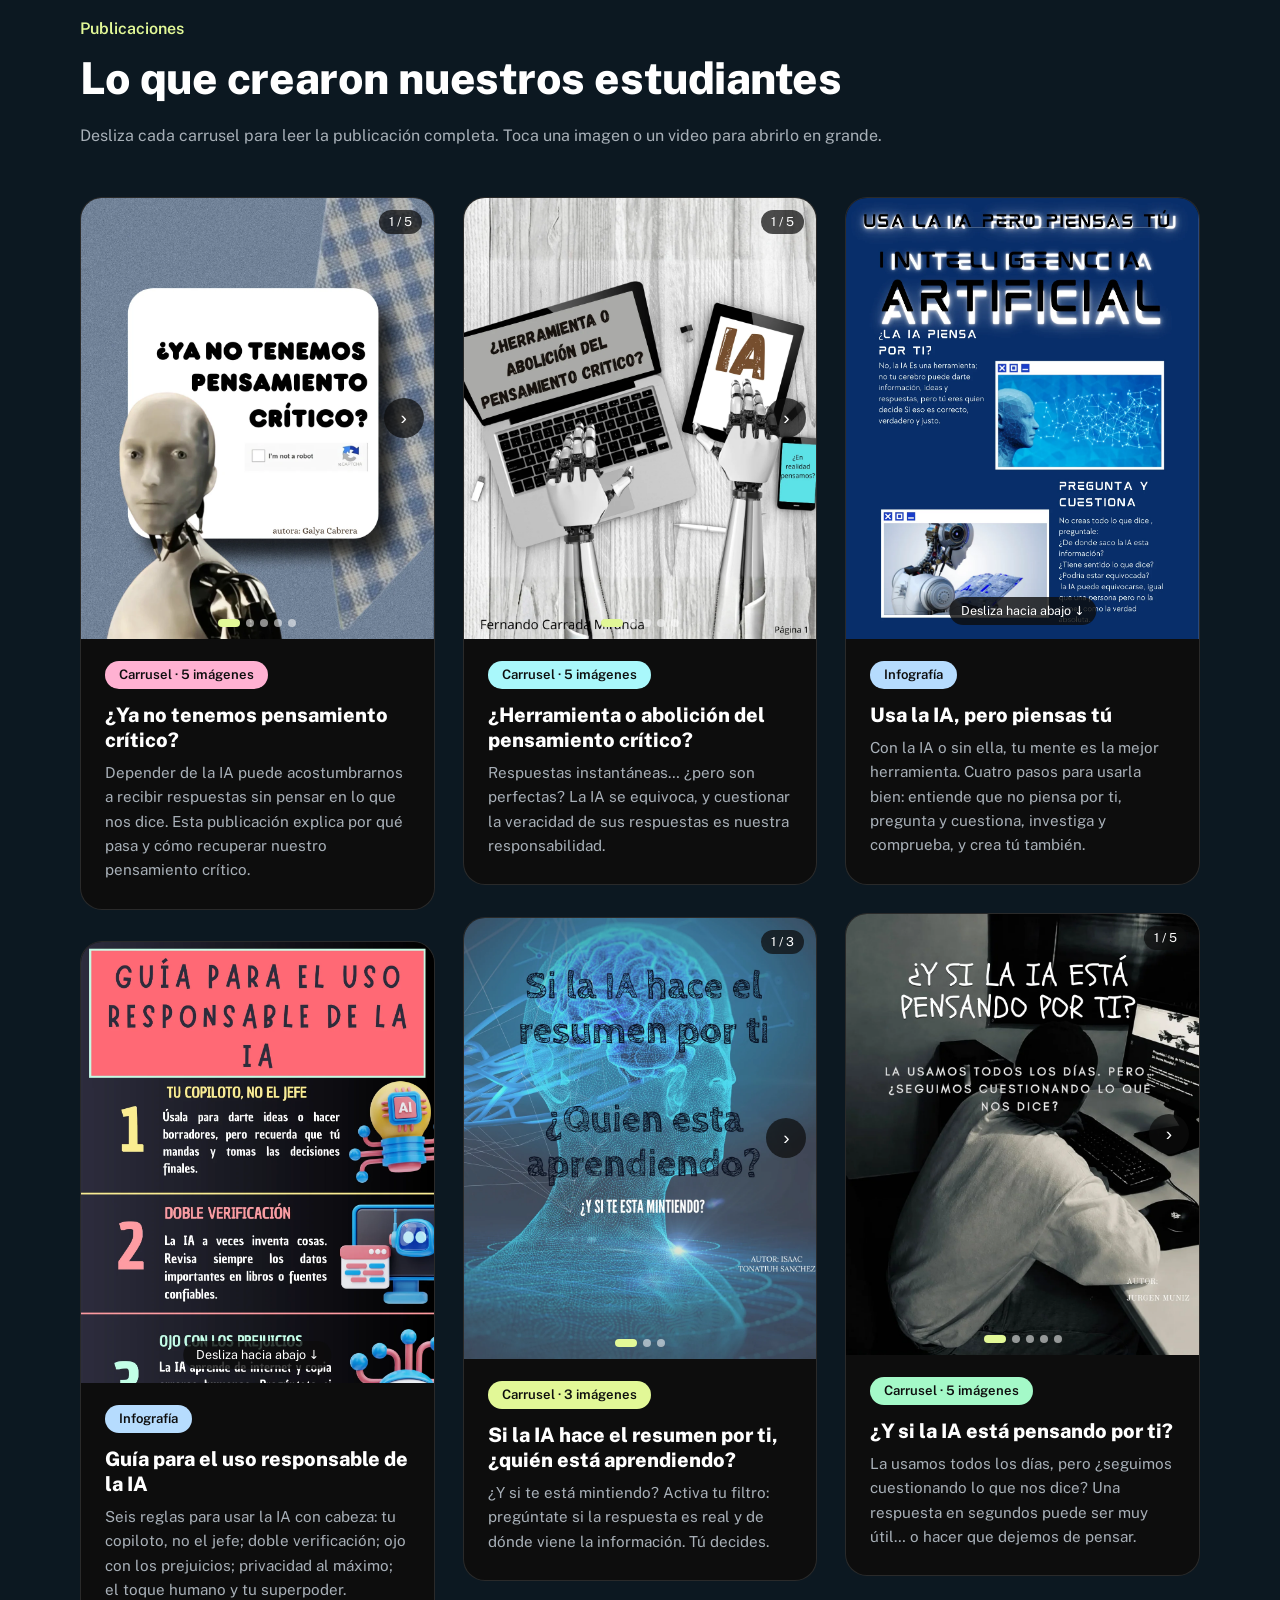
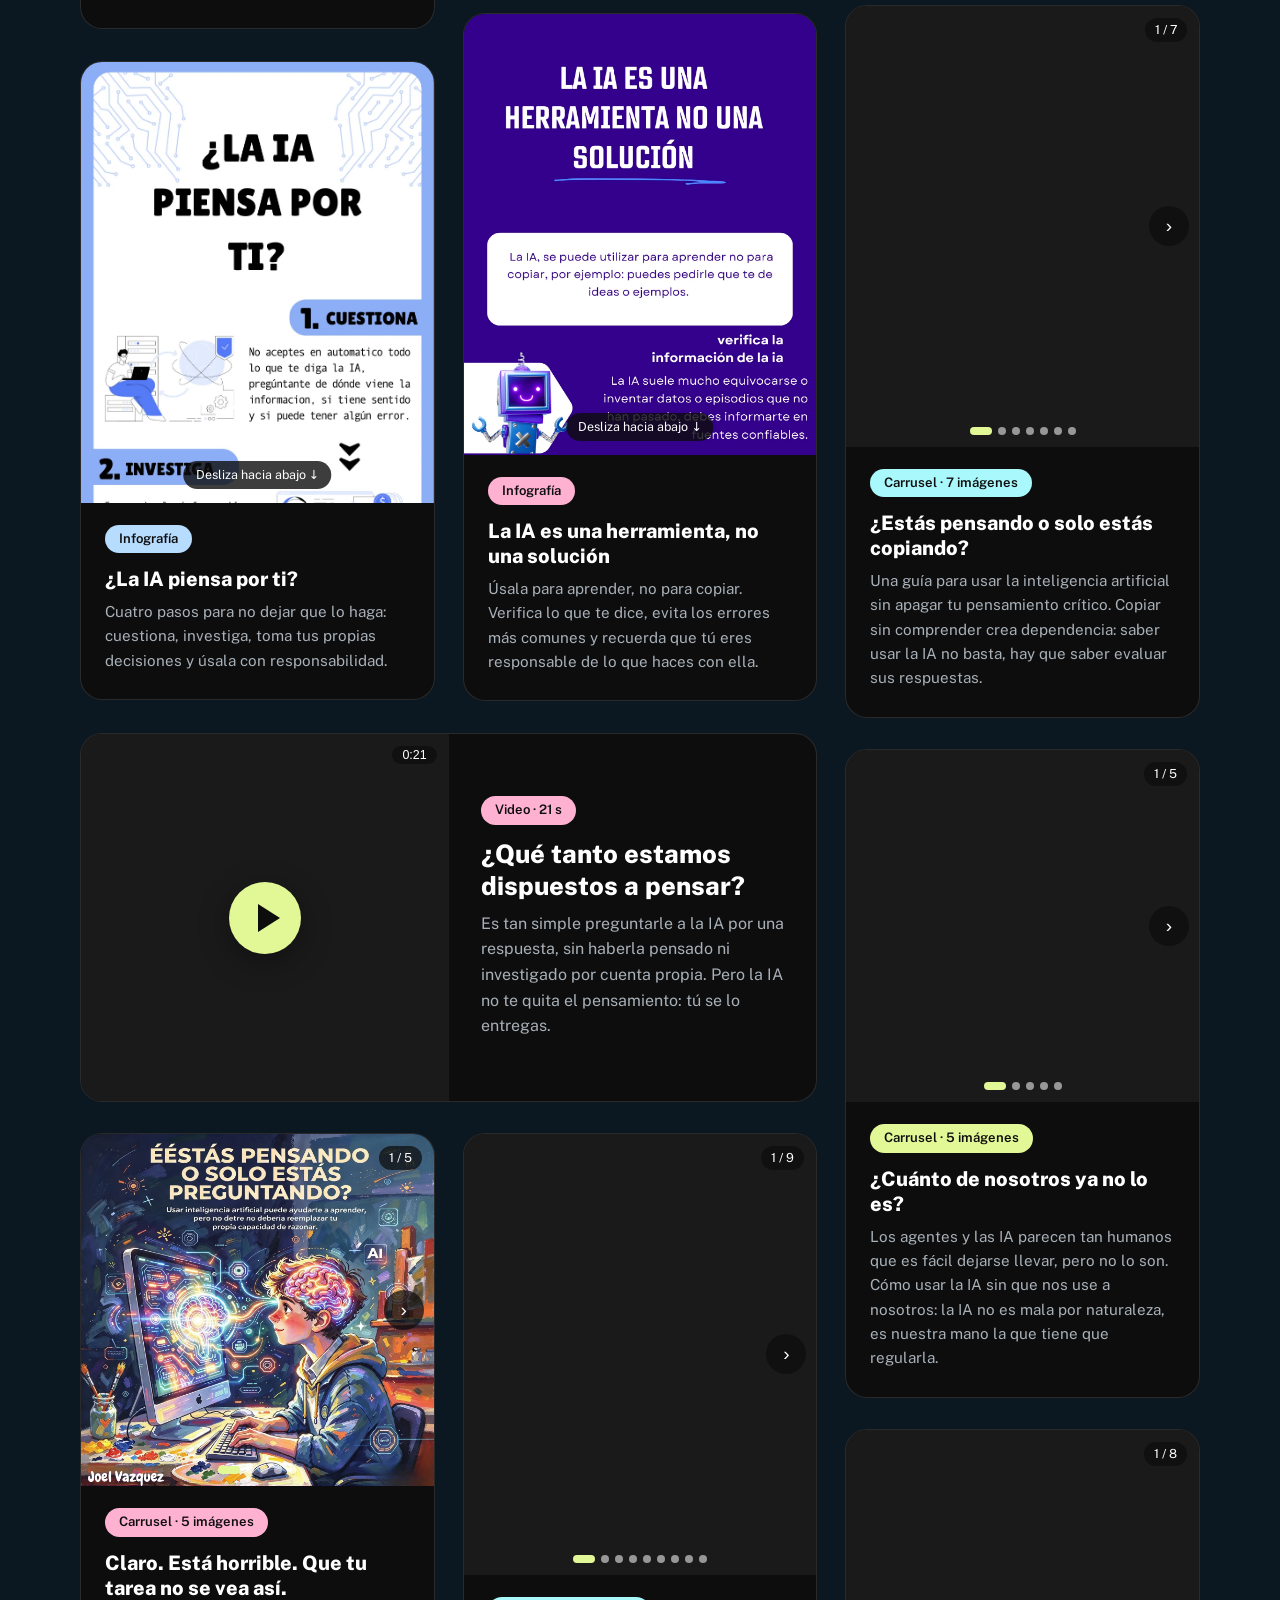
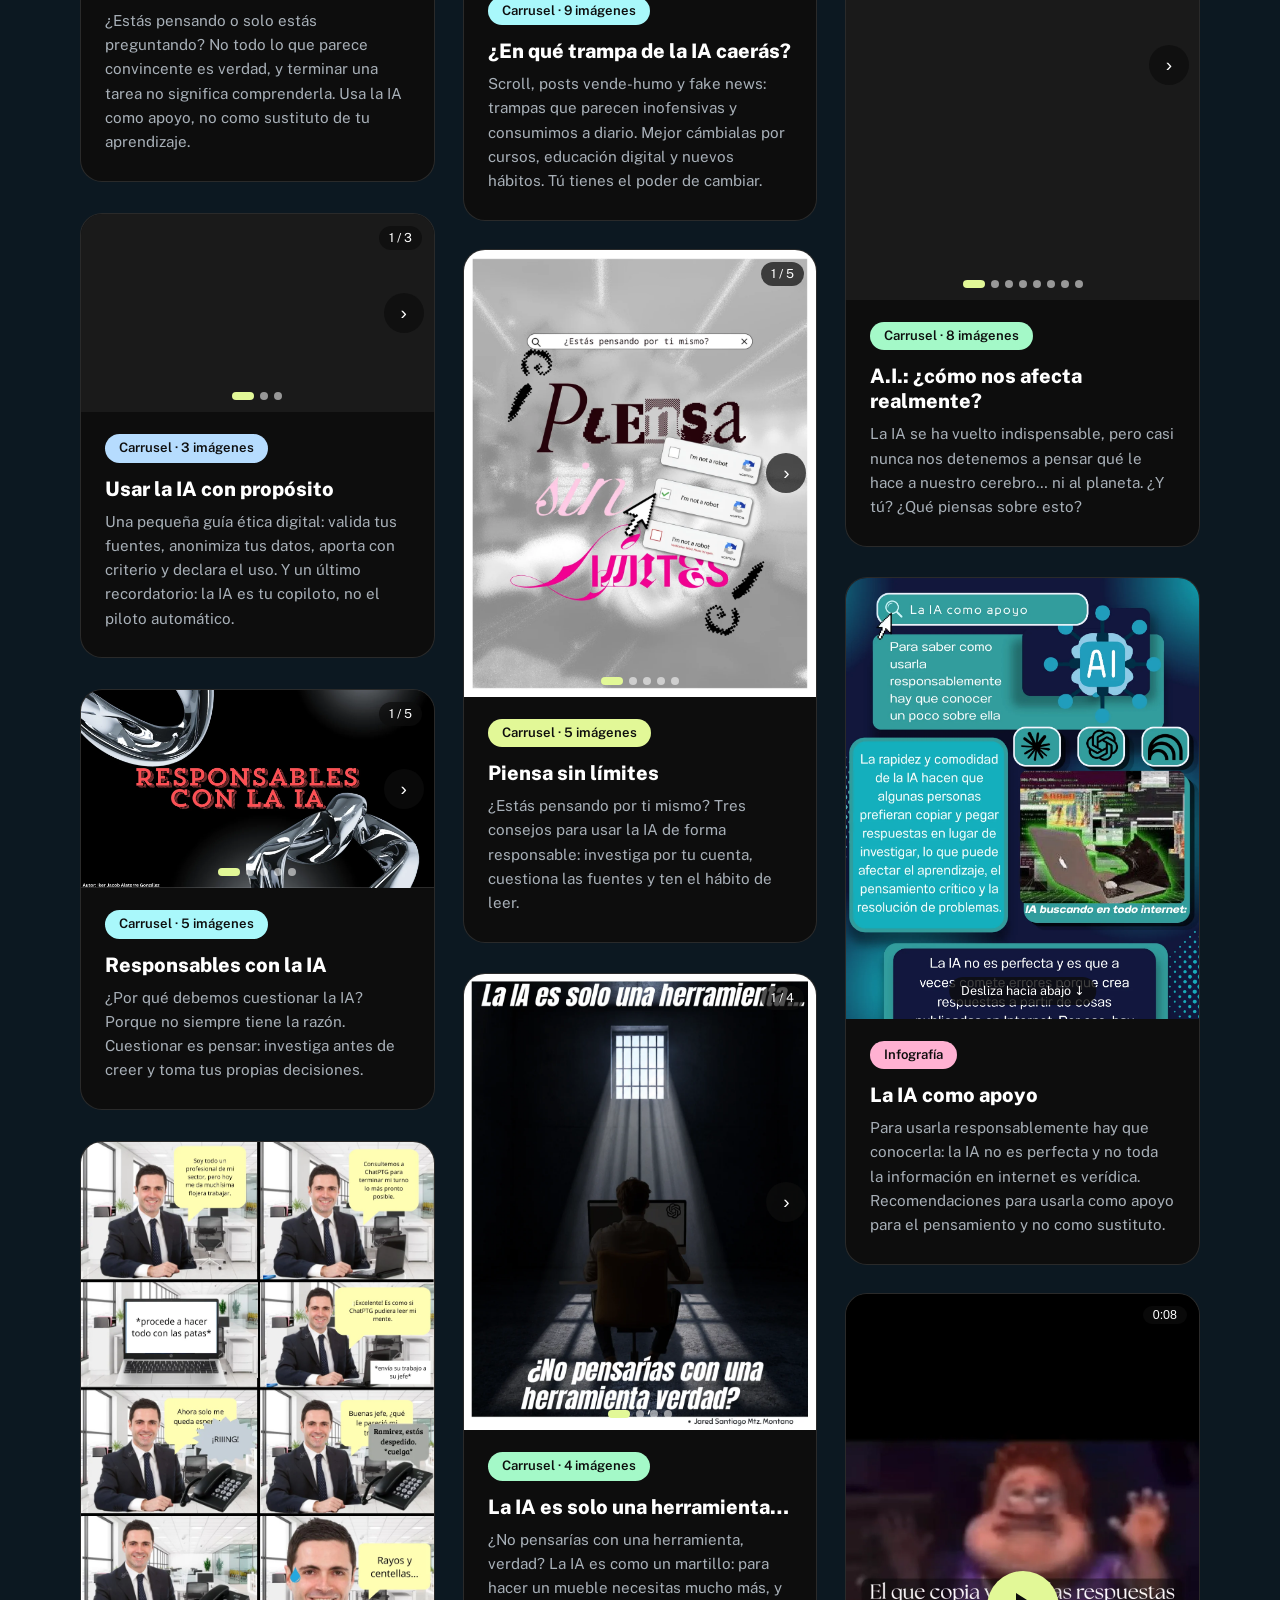
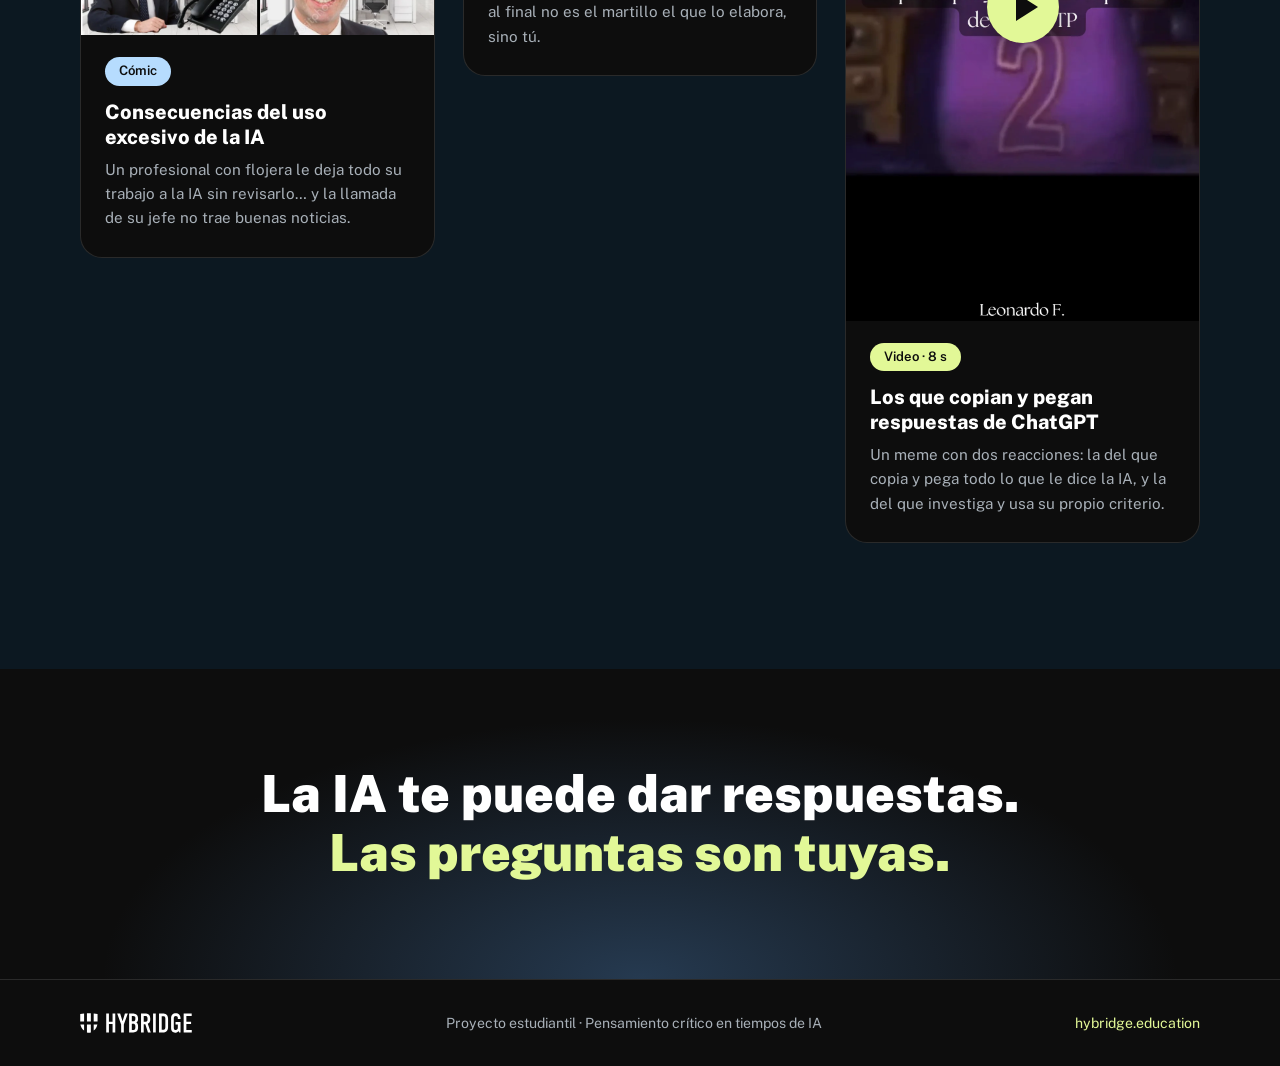
==== commit 1e080976: "Agregar video "Los que copian y pegan respuestas de ChatGPT" Video vertical (9:16) comprimido para l" ====
--- a/index.html
+++ b/index.html
@@ -12,7 +12,7 @@
   <link rel="preconnect" href="https://fonts.googleapis.com">
   <link rel="preconnect" href="https://fonts.gstatic.com" crossorigin>
   <link href="https://fonts.googleapis.com/css2?family=Public+Sans:wght@300;400;600;800;900&display=swap" rel="stylesheet">
-  <link rel="stylesheet" href="assets/css/styles.css?v=8">
+  <link rel="stylesheet" href="assets/css/styles.css?v=9">
 </head>
 <body>
   <header class="site-header">
@@ -268,6 +268,19 @@
               <p>Un profesional con flojera le deja todo su trabajo a la IA sin revisarlo… y la llamada de su jefe no trae buenas noticias.</p>
             </div>
           </article>
+
+          <article class="post">
+            <button class="video-cover" type="button" style="--ratio: 0.5625" data-video="assets/videos/los-que-copian-y-pegan.mp4" aria-label="Reproducir video: Los que copian y pegan respuestas de ChatGPT">
+              <img src="assets/videos/los-que-copian-y-pegan.webp" alt="" loading="lazy" decoding="async" width="1080" height="1920">
+              <span class="play-icon" aria-hidden="true"></span>
+              <span class="video-duration">0:08</span>
+            </button>
+            <div class="post-body">
+              <span class="chip chip-yellow">Video · 8 s</span>
+              <h3>Los que copian y pegan respuestas de ChatGPT</h3>
+              <p>Un meme con dos reacciones: la del que copia y pega todo lo que le dice la IA, y la del que investiga y usa su propio criterio.</p>
+            </div>
+          </article>
         </div>
       </div>
     </section>
@@ -299,6 +312,6 @@
     <button class="post-modal-close" type="button" aria-label="Cerrar">×</button>
   </dialog>
 
-  <script src="assets/js/main.js?v=8"></script>
+  <script src="assets/js/main.js?v=9"></script>
 </body>
 </html>
--- a/assets/css/styles.css
+++ b/assets/css/styles.css
@@ -166,7 +166,7 @@
 /* Video */
 .video-cover {
   position: relative; display: block; width: 100%; padding: 0; border: 0;
-  background: #1a1a1a; cursor: pointer; aspect-ratio: 1 / 1;
+  background: #1a1a1a; cursor: pointer; aspect-ratio: var(--ratio, 1);
 }
 .video-cover img { width: 100%; height: 100%; object-fit: cover; }
 .play-icon {
@@ -225,7 +225,8 @@
 }
 .carousel-large .carousel-slide img { cursor: default; }
 .post-modal-video {
-  width: min(calc(100vw - 32px), calc(100dvh - 64px), 720px); aspect-ratio: 1 / 1;
+  width: min(calc(100vw - 32px), calc((100dvh - 64px) * var(--ratio, 1)), calc(720px * max(1, var(--ratio, 1))));
+  aspect-ratio: var(--ratio, 1);
   border-radius: var(--radius); background: var(--black); flex-shrink: 0;
 }
 .post-modal-video[hidden], .carousel-large[hidden] { display: none; }
